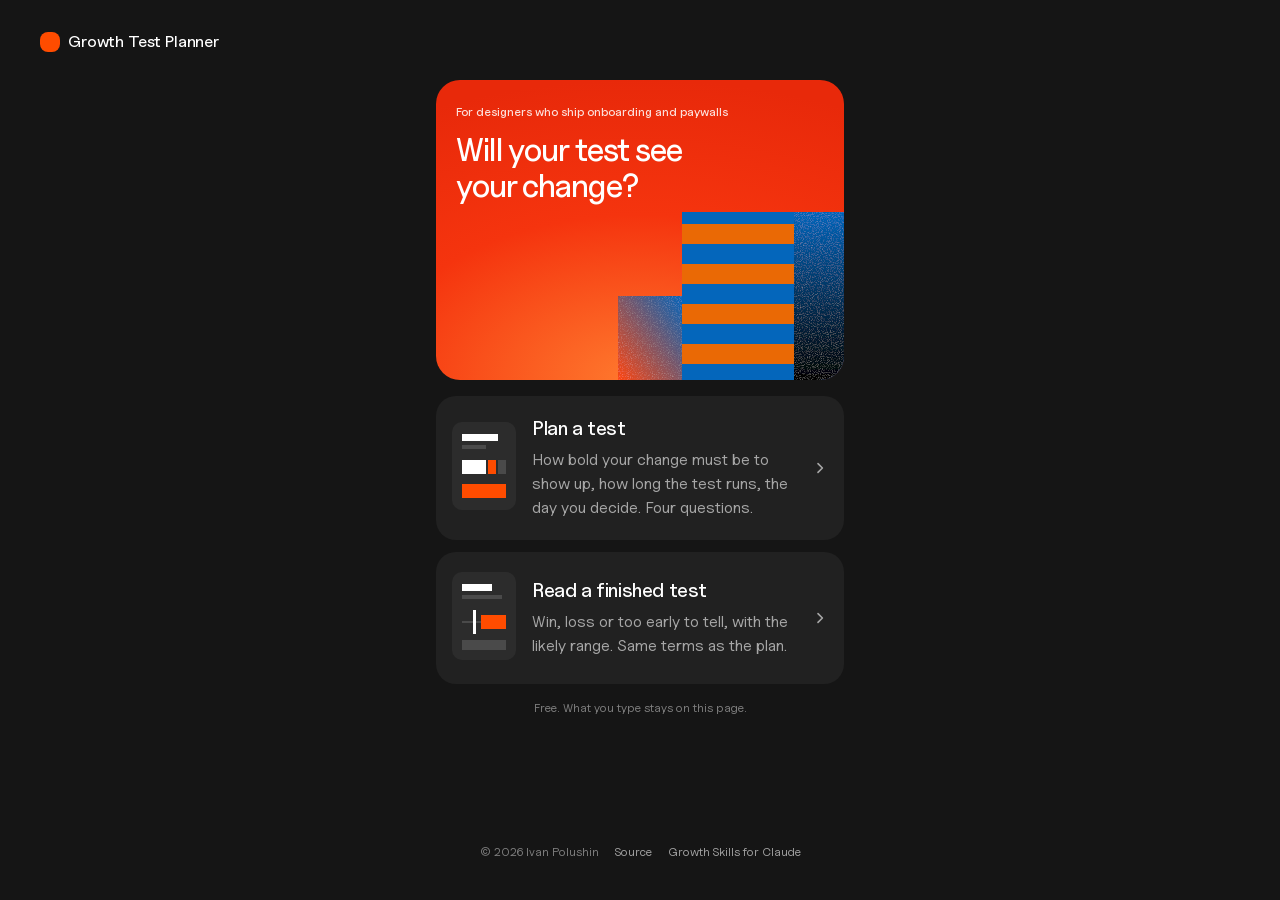
==== index.html @ 6bc563e7 "New launch card as og:image (v=4) Co-Authored-By: Claude Opus 5.5 <noreply@anthropic.com> Claude-Ses" ====
<!doctype html>
<html lang="en">
<head>
<meta charset="utf-8">
<meta name="viewport" content="width=device-width, initial-scale=1, viewport-fit=cover">
<title>Paywall & Onboarding A/B Test Planner: duration, sample size, free trials | Growth Test Planner</title>
<link rel="canonical" href="https://planner.theoutlines.xyz/">
<meta name="description" content="How long to run a paywall or onboarding A/B test, the smallest change it can detect, and when to decide with free trials. Free planner for subscription apps, with published test ideas and a reader for finished tests. What you type stays on the page; the only thing sent is an anonymous daily count of which idea people pick for B.">
<meta name="theme-color" content="#151515">
<meta property="og:title" content="Growth Test Planner: will your A/B test see your change?">
<meta property="og:description" content="Plan a paywall or onboarding A/B test: how long to run it, the smallest change it can catch, the day you decide after free trials. Free, for subscription apps.">
<meta property="og:url" content="https://planner.theoutlines.xyz/">
<meta property="og:type" content="website">
<meta property="og:image" content="https://planner.theoutlines.xyz/assets/og.png?v=4">
<meta name="twitter:card" content="summary_large_image">
<link rel="icon" href="favicon.svg" type="image/svg+xml">
<link rel="preload" href="fonts/UncutSans-Variable.woff2" as="font" type="font/woff2" crossorigin>
<link rel="stylesheet" href="styles.css">
<noscript><style>#about{display:block!important}</style></noscript>
<script type="application/ld+json">{"@context":"https://schema.org","@type":"WebApplication","name":"Growth Test Planner","url":"https://planner.theoutlines.xyz/","applicationCategory":"BusinessApplication","operatingSystem":"Any (web browser)","offers":{"@type":"Offer","price":"0","priceCurrency":"USD"},"description":"Free planner for paywall and onboarding A/B tests in subscription apps: the smallest change a test can catch, how long to run it, the decision day after free trials bill, published test ideas, and a reader for finished tests. Runs in the browser; what you type stays on the page (only an anonymous daily count of the idea picked for B is sent).","author":{"@type":"Person","name":"Ivan Polushin","url":"https://github.com/theoutlines"},"isAccessibleForFree":true}</script>
</head>
<body>
<div id="app"></div>
<article id="about" style="max-width:680px;margin:0 auto;padding:24px;font-family:system-ui,sans-serif;line-height:1.55;color:#eee">
<h1>Growth Test Planner: will your A/B test see your change?</h1>
<p>A free planner for paywall and onboarding A/B tests in subscription apps, made for product designers and anyone who isn't a statistician. It tells you the smallest change your test can catch, how many weeks to run it, the day you can decide, and which published test ideas are big enough to show up. It also reads a finished test. Everything is computed in your browser; what you type stays on the page. The only thing sent is an anonymous daily count of which idea people pick for B. The planner needs JavaScript; this text describes what it does.</p>

<h2>What it does</h2>
<ul>
<li><b>Plan a test.</b> A few questions, all for the last 30 days: what you test (paywall or onboarding), how many people saw it, what the paywall sells (plans, prices and free trials), how many started a trial and how many paid. You get the smallest change the test can catch after 2, 4, 6 or 8 weeks, the start and decision day (with time for the last free trials to bill and refunds to show), people per version, and test ideas ranked by the size of change seen in published tests.</li>
<li><b>Read a finished test.</b> A few numbers per version. Trust checks come first (a fair split, the last trials billed, refunds), then the result with its likely range, where the money came from (more people paid, or people chose pricier plans), and what to do: ship, stop, or test again.</li>
<li><b>Share</b> the plan or the result as a short message for your team, in three tones.</li>
</ul>

<h2>Questions it answers</h2>
<h3>How long should a paywall A/B test run?</h3>
<p>As long as it takes for the change you expect to be bigger than the noise, in whole weeks, plus the longest free trial and about a week for refunds before you decide. Example: 215,000 people saw the paywall in the last 30 days and 5,912 of them paid (2.75%), weekly $6.99 and annual $39.99 sold half and half. Judged on revenue per paywall viewer, an A/B test catches changes of +12.9% or more after 2 weeks, +9.1% after 4, +7.5% after 6 and +6.5% after 8. With a 3-day trial the decision comes 3 + 7 days after traffic stops.</p>
<h3>What is the smallest change my test can detect?</h3>
<p>It's the minimum detectable effect: the smallest lift the test can tell apart from chance at 95% confidence and 80% power. It shrinks as traffic and weeks grow. A copy tweak usually moves revenue by a few percent, so a test that only catches +9% won't see it: test something bolder or run longer.</p>
<h3>Should I judge a paywall test on conversion or on revenue per viewer?</h3>
<p>Prices, plans or trial changes: revenue per paywall viewer, because conversion can fall while revenue rises. Copy and layout changes: paid conversion answers faster.</p>
<h3>Onboarding test: trial starts or paid conversion?</h3>
<p>Trial starts answer in weeks. Paid conversion is what you care about, but you wait for the trial to end. Example: 86,000 new users in the last 30 days, 5.8% of them started a trial: a 4-week test catches +8.0% or more on trial starts.</p>
<h3>Why wait after the test stops?</h3>
<p>People who start a free trial on the last day pay only when it ends, and refunds show up in the days after. Deciding earlier reads trials as if they were payments.</p>
<h3>How do I read a finished A/B test?</h3>
<p>Check that the groups split as planned and the last trials billed, then look at the likely range of the lift, not only the best guess. If the whole range is above zero, B won; if it straddles zero, the test can't tell, which is not the same as "no effect".</p>
<h3>What should I test on my paywall or onboarding?</h3>
<p>The planner lists ideas with the range of results seen in published tests (Adapty's A/B test library, case studies from Superwall, RevenueCat and others), losses included, and marks the ones your test is big enough to catch. They are what other apps saw, not a forecast for yours.</p>

<h2>Longer answers</h2>
<ul>
<li><a href="/paywall-ab-test-duration/">How long should a paywall A/B test run?</a></li>
<li><a href="/free-trial-ab-test/">A/B testing a paywall with a free trial: when can you decide?</a></li>
<li><a href="/minimum-detectable-effect/">Minimum detectable effect for subscription app A/B tests</a></li>
<li><a href="/onboarding-ab-test/">Onboarding A/B test: decide on trial starts or paid conversion?</a></li>
</ul>

<h2>How the numbers work</h2>
<p>Per-version sample size n = 2·(z₁₋α/₂ + z₁₋β)²·CV² / MDE² at 95% confidence and 80% power, solved for the change a given number of people can see. Revenue per viewer uses the price mix; conversion uses (1 − p)/p. Three versions use a Bonferroni correction. "Prove it's not worse" is one-sided with a 5% margin. Reading uses a chi-square split check, a delta-method range for money per person and a log-ratio range for conversion.</p>

<h2>Made by</h2>
<p>Ivan Polushin, growth and monetisation design lead. Code: <a href="https://github.com/theoutlines/growth-test-planner">github.com/theoutlines/growth-test-planner</a> (MIT). To check a variant before launch or read a test straight from Amplitude, Mixpanel, RevenueCat or Adapty, use the free <a href="https://github.com/theoutlines/growth-skills">Growth Skills</a> plugin for Claude.</p>
</article>
<script type="module" src="js/app.js"></script>
</body>
</html>
---- styles.css ----
@font-face { font-family: 'Uncut Sans'; src: url('fonts/UncutSans-Variable.woff2') format('woff2'); font-weight: 300 700; font-display: swap; }
@font-face { font-family: 'Geist Mono'; src: url('fonts/GeistMono-400.woff2') format('woff2'); font-weight: 400; font-display: swap; }

:root {
  --bg: #151515; --card: #212121; --raised: #2A2A2A; --sheet: #1F1F1F;
  --w: #FFFFFF; --t85: rgba(255,255,255,.85); --t80: rgba(255,255,255,.8); --t75: rgba(255,255,255,.75); --t60: rgba(255,255,255,.6); --t50: rgba(255,255,255,.5); --t45: rgba(255,255,255,.45);
  --s05: rgba(255,255,255,.05); --s06: rgba(255,255,255,.06); --s07: rgba(255,255,255,.07); --s08: rgba(255,255,255,.08); --s10: rgba(255,255,255,.1); --s14: rgba(255,255,255,.14);
  --acc: #FF4C00; --on-acc: #151515;
  --orange: radial-gradient(120% 100% at 50% 100%, #FF7A2E 0%, #F5340E 55%, #E8290A 100%);
  --ui: 'Uncut Sans', system-ui, -apple-system, sans-serif;
  --mono: 'Geist Mono', ui-monospace, SFMono-Regular, Menlo, monospace;
  color-scheme: dark;
  /* motion tokens — transitions.dev */
  --duration-quick: 150ms; --duration-fast: 250ms; --duration-medium: 350ms; --duration-slow: 400ms;
  --ease-smooth-out: cubic-bezier(0.22, 1, 0.36, 1); --ease-in-out: ease-in-out;
  --blur-small: 2px; --blur-medium: 3px; --distance-base: 8px; --distance-medium: 12px;
  --text-soft-dur: 200ms; --text-soft-blur: 2px; --text-soft-ease: ease-in-out; --text-soft-resize-dur: 240ms; --text-soft-resize-ease: cubic-bezier(0.22, 1, 0.36, 1);
  --tabs-dur: 250ms; --tabs-ease: cubic-bezier(0.22, 1, 0.36, 1);
}
* { box-sizing: border-box; }
html, body { margin: 0; background: var(--bg); color: var(--w); font-family: var(--ui); -webkit-font-smoothing: antialiased; }
body { min-height: var(--vh, 100vh); }   /* --vh is the height in unzoomed px: 100vh under body zoom left a hole below short pages */
button, input, textarea { font: inherit; color: inherit; }
button { border: none; background: none; padding: 0; cursor: pointer; }
a { color: inherit; text-decoration: none; }
:focus-visible { outline: 2px solid var(--acc); outline-offset: 2px; border-radius: 8px; }
.sr { position: absolute; width: 1px; height: 1px; overflow: hidden; clip: rect(0 0 0 0); white-space: nowrap; }

/* ---------- page frame: one column; on wide screens a rail pinned to the right edge */
.top { position: sticky; top: 0; z-index: 15; background: transparent; display: flex; align-items: center; justify-content: space-between; height: 44px; padding: 12px max(16px, calc(50% - 204px)) 8px; box-sizing: content-box; }
.brand { display: flex; align-items: center; gap: 8px; font-size: 16px; font-weight: 500; letter-spacing: -.01em; line-height: 24px; }
.brand i { width: 20px; height: 20px; border-radius: 8px; background: var(--acc); }
.icon-btn { flex: none; display: flex; align-items: center; justify-content: center; width: 40px; height: 40px; border-radius: 12px; background: var(--s08); color: var(--w); }
.page { max-width: 440px; margin: 0 auto; padding: 12px 16px 32px; display: flex; flex-direction: column; gap: 16px; }
#app { min-height: var(--vh, 100vh); display: flex; flex-direction: column; }   /* the page fills the window, so the footer always sits the same distance from the bottom */
#app > main.page { flex: 1 0 auto; width: 100%; }
main.page > .foot { margin-top: auto; }
.page.q { gap: 24px; }
.grow { flex-grow: 1; }
.rail { display: none; }

@media (min-width: 1200px) {
  .top { padding: 20px 40px 12px; }
  .page { padding-top: 4px; }
  .page.q { padding-bottom: 48px; }
  .page.q .grow { display: none; }
  .rail { display: flex; flex-direction: column; gap: 16px; position: fixed; z-index: 16; top: 20px; right: 40px; width: 320px; max-height: calc(var(--vh, 100vh) - 44px); overflow-y: auto; overscroll-behavior: contain; border-radius: 20px; scrollbar-width: thin; scrollbar-color: rgba(255,255,255,.2) transparent; }
  .mobile-only { display: none !important; }
}
@media (max-width: 1199px) { .desk-only { display: none !important; } }

/* ---------- type */
h1 { margin: 0; font-size: 28px; font-weight: 500; letter-spacing: -.03em; line-height: 32px; }
.sub { margin: 0; font-size: 16px; line-height: 24px; color: var(--t60); }
.heading { display: flex; flex-direction: column; gap: 8px; }
.sec { display: flex; flex-direction: column; gap: 4px; padding-top: 12px; }
.sec b { font-size: 20px; font-weight: 500; letter-spacing: -.02em; line-height: 24px; }
.sec span { font-size: 16px; line-height: 24px; color: var(--t60); }
.tiles + .tilehint { margin-top: -8px; }   /* on a step a hint sits 16 px under its control (the “No numbers yet?” gap) */
.fine { font-size: 12px; line-height: 16px; color: var(--t45); }
.card { background: var(--card); border-radius: 20px; }

/* ---------- hero */
.hero { position: relative; height: 300px; border-radius: 24px; overflow: hidden; background: var(--orange); }
.hero-art { position: absolute; inset: 0; width: 100%; height: 100%; display: block; }   /* mosaic from the owner's SVG (canvas K1Hero5), pinned to the bottom-right at any card width; the grain is an SVG noise filter, no image */
.hero div { position: absolute; left: 20px; top: 24px; right: 20px; display: flex; flex-direction: column; gap: 12px; }
.hero small { font-size: 12px; font-weight: 500; color: var(--t85); line-height: 16px; }
.hero strong { font-size: 32px; font-weight: 500; letter-spacing: -.035em; line-height: 36px; max-width: 260px; }

/* ---------- row cards with a mini picture (start, area) */
.pick { display: flex; align-items: center; gap: 16px; padding: 20px 16px; background: var(--card); border-radius: 20px; text-align: left; width: 100%; }
.pick > span:nth-child(2) { display: flex; flex-direction: column; gap: 8px; flex: 1; }
.pick b { font-size: 20px; font-weight: 500; letter-spacing: -.02em; line-height: 24px; }
.pick em { font-style: normal; font-size: 16px; line-height: 24px; color: var(--t60); }
.pick svg.chev { flex: none; }
.stack { display: flex; flex-direction: column; gap: 12px; }

/* ---------- big value + slider */
.big { display: flex; flex-direction: column; gap: 16px; }
.big .num { display: flex; align-items: baseline; justify-content: center; gap: 8px; }
.big input { width: 100%; text-align: center; background: none; border: none; outline: none; font-weight: 500; letter-spacing: -.05em; line-height: 1; font-variant-numeric: tabular-nums; padding: 0; caret-color: var(--acc); }
.big .unit { font-size: 24px; font-weight: 500; color: var(--t50); line-height: 28px; }
.track { position: relative; height: 44px; border-radius: 12px; background: var(--s05); overflow: visible; touch-action: none; cursor: ew-resize; user-select: none; }
.track.sm { height: 44px; }   /* rail and sheet sliders match the fields and segmented controls (44) */
.track .clip { position: absolute; inset: 0; border-radius: inherit; overflow: hidden; pointer-events: none; }   /* the fill is clipped to the rounded track; the handle is not */
.track .fill { position: absolute; inset: 0 auto 0 0; width: calc(var(--p, 0) * 1%); background: rgba(255,255,255,.15); }
.track .handle { position: absolute; top: 50%; left: calc(var(--p, 0) * 1%); width: 4px; height: 24px; margin-left: -2px; border-radius: 2px; background: var(--w); transform: translateY(-50%); }
.track.sm .handle { height: 24px; }
.track .end { position: absolute; top: 50%; transform: translateY(-50%); font-family: var(--mono); font-size: 12px; color: var(--t45); pointer-events: none; line-height: 16px; }
.track .end.l { left: 12px; } .track .end.r { right: 12px; }
.chips { display: flex; gap: 8px; flex-wrap: wrap; }
.chip { display: inline-flex; align-items: baseline; gap: 8px; height: 36px; align-items: center; padding: 0 16px; border-radius: 20px; background: var(--s07); font-size: 16px; font-weight: 500; line-height: 24px; }
.chip span { font-weight: 400; color: var(--t60); }
.chips-label { font-size: 12px; font-weight: 500; color: var(--t50); line-height: 16px; }

/* ---------- back + next */
.nav { display: flex; gap: 8px; }
.back { flex: none; display: flex; align-items: center; justify-content: center; width: 52px; height: 52px; border-radius: 16px; background: var(--s08); }
.next { position: relative; flex-grow: 1; display: flex; align-items: center; justify-content: center; height: 52px; border-radius: 16px; overflow: hidden; font-size: 16px; font-weight: 500; background: var(--s10); line-height: 24px; }
.next i { position: absolute; inset: 0 auto 0 0; background: rgba(255,255,255,.22); }
.next span { position: relative; }
.next.full, .btn { background: var(--w); color: #151515; }
.btn { display: flex; align-items: center; justify-content: center; height: 52px; border-radius: 16px; font-size: 16px; font-weight: 500; width: 100%; line-height: 24px; }
.btn.sec2 { background: var(--s06); color: var(--t80); }

/* ---------- trial tiles */
.tiles { display: grid; grid-template-columns: repeat(2, minmax(0,1fr)); grid-auto-rows: 1fr; gap: 12px; }
.tile { display: flex; flex-direction: column; gap: 16px; height: 100%; padding: 16px 16px 16px; border-radius: 16px; background: var(--card); text-align: left; }
.tile[aria-pressed="true"] { background: rgba(255,255,255,.16); }
.tile .n { display: flex; align-items: baseline; gap: 8px; }
.tile .n b { font-size: 40px; font-weight: 500; letter-spacing: -.04em; line-height: 40px; }
.tile .n span { font-size: 16px; color: var(--t60); line-height: 24px; }
.days { display: grid; grid-template-columns: repeat(14, minmax(0,1fr)); gap: 4px; }
.days i { height: 12px; background: var(--s10); }
.days i.on { background: rgba(255,255,255,.35); }
.tile[aria-pressed="true"] .days i.on { background: var(--acc); }
.tile em { font-style: normal; font-size: 12px; line-height: 16px; color: var(--t60); }
.wait { display: block; min-height: 16px; margin-top: -8px; font-size: 12px; font-weight: 400; color: var(--t50); line-height: 16px; }   /* a hint, styled like every hint: orange read as an error */

/* ---------- threshold */
.thr h1 { font-size: 32px; letter-spacing: -.035em; line-height: 36px; }
.thr h1 span, .acc { color: var(--acc); }
.thr { display: flex; flex-direction: column; gap: 8px; }
.thr .weeks { margin-top: 16px; }   /* headline and its line read as one block, the weeks sit apart */
.thr + .bydate { margin-top: -4px; }   /* the weeks and the by-date card belong together */
.weeks { display: grid; grid-template-columns: repeat(4, minmax(0,1fr)); gap: 8px; }
.weeks button { display: flex; flex-direction: column; align-items: center; justify-content: center; gap: 2px; height: 56px; border-radius: 12px; background: var(--s07); }
.weeks button b { font-size: 16px; font-weight: 500; line-height: 24px; }
.weeks button > span { font-size: 12px; opacity: .65; line-height: 16px; }
.weeks { position: relative; }
.weeks button { position: relative; z-index: 1; transition: color var(--duration-quick) var(--ease-in-out, ease-in-out), background-color var(--duration-quick) var(--ease-in-out, ease-in-out); }
.weeks button[aria-checked="true"] { background: var(--w); color: #151515; }   /* big cards: the choice crossfades, no sliding card */

/* ---------- plan */
.plan { padding: 16px; display: flex; flex-direction: column; gap: 16px; }
.plan .dates { font-size: 24px; font-weight: 500; letter-spacing: -.02em; line-height: 28px; }
.plan .dates small { font-size: 16px; font-weight: 400; color: var(--t50); line-height: 24px; }
.phases { display: flex; gap: 4px; height: 8px; }
.legend { display: flex; flex-wrap: wrap; gap: 8px 16px; font-size: 12px; color: var(--t60); line-height: 16px; }
.legend span { display: inline-flex; align-items: center; gap: 8px; }
.legend i { width: 8px; height: 8px; }
.rows { display: flex; flex-direction: column; padding-top: 4px; }
.rows div { display: flex; justify-content: space-between; gap: 12px; padding: 8px 0; font-size: 16px; line-height: 24px; }
.rows div span:first-child { color: var(--t60); }
.rows div span:last-child { font-weight: 500; text-align: right; }
.rows button.link { color: var(--w); text-decoration: underline; text-underline-offset: 4px; text-decoration-color: rgba(255,255,255,.35); }

/* ---------- ideas (forest plot) */
.ideas { padding: 16px 16px 16px; display: flex; flex-direction: column; }
.ideas .head { font-size: 16px; font-weight: 500; color: var(--acc); padding-bottom: 12px; line-height: 24px; }
.fp { position: relative; display: flex; flex-direction: column; --lc: 150px; }
.fp .axis { display: grid; grid-template-columns: var(--lc) 1fr; height: 24px; }
.fp .axis > span { position: relative; }
.fp .tick { position: absolute; bottom: 4px; font-size: 12px; color: var(--t45, rgba(255,255,255,.4)); line-height: 16px; }
.fp .zone { position: absolute; top: 24px; bottom: 0; left: var(--lc); background: rgba(255,255,255,.05); }
.fp .line { position: absolute; top: 24px; bottom: 0; width: 2px; margin-left: -1px; background: var(--acc); }
.fp .row { display: grid; grid-template-columns: var(--lc) 1fr; align-items: center; min-height: 52px; padding: 8px 0; text-align: left; width: 100%; position: relative; }
.fp .row .t { display: flex; flex-direction: column; gap: 2px; padding-right: 12px; }
.fp .row .t b { font-size: 16px; font-weight: 500; line-height: 20px; }
.fp .row .t span { display: flex; align-items: center; gap: 2px; font-size: 12px; font-weight: 500; line-height: 16px; }
.fp .row .bar { position: relative; height: 16px; }
.fp .row .bar i { position: absolute; top: 0; height: 16px; }
.fp .row.dim .t { color: var(--t45); }
.ideas .src { font-size: 12px; line-height: 16px; color: var(--t45); padding-top: 16px; }

/* ---------- segmented, rail slider */
.seg { display: flex; flex-direction: column; gap: 8px; }
.seg > span, .rs .lab { font-size: 12px; font-weight: 500; color: var(--t75); line-height: 16px; }
.seg .opts { display: grid; gap: 2px; padding: 4px; border-radius: 12px; background: var(--s05); }
.seg .opts button { height: 36px; border-radius: 8px; font-size: 12px; font-weight: 500; color: var(--t60); line-height: 16px; }
.seg .opts { position: relative; }
.seg .opts button { position: relative; z-index: 1; transition: color var(--tabs-dur) var(--tabs-ease); }
.seg .opts button[aria-pressed="true"] { color: var(--w); }
.seg .opts .pill { background: var(--s14); border-radius: 8px; }
.rs { display: flex; flex-direction: column; gap: 8px; }
.rs .top2 { display: flex; justify-content: space-between; align-items: baseline; }
.rs .valbox { display: flex; align-items: baseline; gap: 2px; padding: 2px 8px; margin-right: -8px; border-radius: 8px; cursor: text; }   /* just the number; a fill shows only while editing */
.rs .valbox:hover { background: rgba(255,255,255,.05); }
.rs .valbox:focus-within { background: rgba(255,255,255,.1); }
.rs .val { width: auto; border: none; outline: none; background: none; padding: 0; text-align: right; font-size: 20px; font-weight: 500; letter-spacing: -.02em; font-variant-numeric: tabular-nums; caret-color: var(--acc); line-height: 24px; }
.rs .u { font-size: 16px; font-weight: 500; line-height: 24px; }
.controls { display: flex; flex-direction: column; gap: 16px; }
.hint { font-size: 12px; line-height: 16px; color: var(--t50); margin-top: -8px; }

/* ---------- sheet (mobile) */
.peek { position: fixed; left: 0; right: 0; bottom: 0; z-index: 20; }
.peek > div, .sheet-in { max-width: 440px; margin: 0 auto; background: var(--sheet); border-radius: 24px 24px 0 0; box-shadow: 0 -12px 30px rgba(0,0,0,.45); }
.peek > div { display: flex; flex-direction: column; gap: 8px; padding: 8px 20px 28px; width: 100%; text-align: left; }
.grab { align-self: center; width: 36px; height: 4px; border-radius: 2px; background: rgba(255,255,255,.3); }
.sumrow { display: flex; justify-content: space-between; align-items: center; gap: 12px; width: 100%; text-align: left; }
.sumrow > span { display: flex; flex-direction: column; gap: 4px; min-width: 0; }
.sumrow small { font-size: 12px; font-weight: 500; color: var(--t50); line-height: 16px; }
.sumrow em { font-style: normal; font-size: 16px; line-height: 24px; }
.scrim { position: fixed; inset: 0; background: rgba(0,0,0,.55); z-index: 30; }
.sheet { position: fixed; left: 0; right: 0; bottom: 0; z-index: 31; max-height: 92vh; overflow-y: auto; }
.sheet-in { display: flex; flex-direction: column; gap: 16px; padding: 8px 16px 28px; }
.sheet-in.text { padding: 8px 20px 32px; gap: 16px; }
.para { font-size: 16px; line-height: 24px; color: var(--t80); margin: 0; }
.spacer-peek { height: 84px; flex: none; }

/* ---------- message */
.tones { display: flex; gap: 8px; flex-wrap: wrap; }
.tones button { height: 36px; padding: 0 16px; border-radius: 20px; font-size: 16px; font-weight: 500; background: var(--s07); line-height: 24px; }
.tones { position: relative; }
.tones button { position: relative; z-index: 1; transition: color var(--duration-quick) var(--ease-in-out, ease-in-out), background-color var(--duration-quick) var(--ease-in-out, ease-in-out); }
.tones button[aria-checked="true"] { background: var(--w); color: #151515; }
.msg { padding: 16px 12px 12px 16px; border-radius: 16px; background: var(--card); display: flex; flex-direction: column; gap: 12px; }
.msg [contenteditable] { outline: none; font-size: 16px; line-height: 24px; color: rgba(255,255,255,.92); white-space: pre-wrap; min-height: 120px; }
.msg .foot { display: flex; justify-content: space-between; align-items: center; gap: 12px; }
.msg .foot span { font-size: 12px; color: var(--t45); line-height: 16px; }
.toast { position: fixed; left: 50%; bottom: 100px; transform: translateX(-50%); background: var(--w); color: #151515; padding: 12px 16px; border-radius: 12px; font-size: 16px; font-weight: 500; z-index: 50; line-height: 24px; }

/* ---------- modal (desktop) */
.modal { position: fixed; left: 50%; top: 120px; transform: translateX(-50%); width: 520px; z-index: 31; padding: 28px; border-radius: 24px; background: var(--sheet); box-shadow: 0 30px 80px rgba(0,0,0,.6); display: flex; flex-direction: column; gap: 20px; max-height: calc(var(--vh, 100vh) - 160px); overflow-y: auto; }

/* ---------- decision day */
.verdict { position: relative; display: flex; flex-direction: column; gap: 12px; padding: 24px 20px 16px; border-radius: 24px; overflow: hidden; background: var(--card); }
.verdict.win { background: var(--orange); }
.verdict .tag { position: relative; font-size: 16px; font-weight: 500; opacity: .85; line-height: 24px; }
.verdict .title { position: relative; font-size: 44px; font-weight: 500; letter-spacing: -.045em; line-height: 44px; }
.verdict .vsub { position: relative; font-size: 16px; font-weight: 500; line-height: 24px; }
.rb { position: relative; padding-top: 12px; }
.rb .lbls { position: relative; height: 16px; font-size: 12px; opacity: .85; line-height: 16px; }
.rb .lbls span { position: absolute; white-space: nowrap; }
.rb .bar { position: relative; height: 32px; }
.rb .base { position: absolute; left: 0; right: 0; top: 16px; height: 2px; background: rgba(255,255,255,.25); }
.rb .zero { position: absolute; width: 2px; margin-left: -1px; background: rgba(255,255,255,.9); }
.rb .lim { position: absolute; top: -16px; height: 44px; margin-left: -1px; border-left: 2px dashed var(--acc); }
.rb .range { position: absolute; top: 4px; height: 24px; display: flex; align-items: center; justify-content: space-between; padding: 0 8px; font-size: 12px; font-weight: 500; background: #525252; line-height: 16px; }
.verdict.win .rb .range { background: var(--w); color: #E8290A; }
.checks { display: flex; flex-direction: column; gap: 12px; }
.checks > div { display: flex; flex-wrap: wrap; gap: 8px; }
.ck { display: inline-flex; align-items: center; gap: 4px; height: 32px; padding: 0 12px; border-radius: 8px; font-size: 16px; color: var(--t75); background: rgba(255,255,255,.06); line-height: 24px; }
.ck.bad { color: var(--w); background: rgba(255,76,0,.14); padding-left: 8px; }
.ck.bad b { color: var(--acc); width: 20px; text-align: center; }
.ck.warn { color: var(--w); background: rgba(255,255,255,.1); padding-left: 8px; }
.ck.warn b { color: var(--t60); width: 20px; text-align: center; }
.checks > span { font-size: 12px; color: var(--t50); line-height: 16px; }
.info { display: flex; gap: 16px; align-items: flex-start; padding: 16px 16px 16px; }
.info .ic { flex: none; display: flex; align-items: center; justify-content: center; width: 40px; height: 40px; background: #2C2C2C; }
.info > span:last-child { display: flex; flex-direction: column; gap: 4px; padding-top: 1px; min-width: 0; }
.info small { font-size: 12px; font-weight: 500; color: var(--t50); line-height: 16px; }
.info b { font-size: 20px; font-weight: 500; letter-spacing: -.02em; line-height: 24px; }
.info p { margin: 0; font-size: 16px; line-height: 24px; color: var(--t85); }
.info b + p { color: var(--t60); }

/* ---------- read inputs */
.rr { display: flex; flex-direction: column; gap: 8px; }
.rr > span { display: flex; justify-content: space-between; align-items: baseline; font-size: 16px; font-weight: 500; color: var(--t85); line-height: 24px; }
.rr > span small { font-size: 12px; font-weight: 400; color: var(--t45); line-height: 16px; }
.rr > div { display: grid; grid-template-columns: minmax(0,1fr) minmax(0,1fr); gap: 8px; }
.rr > div.three { grid-template-columns: repeat(3, minmax(0,1fr)); gap: 8px; }
.rr > div.three label { padding: 0 12px; gap: 8px; }
.rr label { min-width: 0; display: flex; align-items: center; gap: 8px; height: 44px; box-sizing: border-box; padding: 0 12px; border-radius: 12px; background: var(--s05); }   /* one control size: fields, sliders and segmented controls are all 44 px, radius 10, same fill */
.rr label span { font-family: var(--mono); font-size: 12px; color: var(--t45); line-height: 16px; }
.rr input { flex: 1; min-width: 0; background: none; border: none; outline: none; text-align: right; font-family: var(--mono); font-size: 16px; line-height: 24px; }   /* 16 px: iOS zooms the page into any field smaller than that, and the page then sits wider than the screen */
.rr input::placeholder { color: rgba(255,255,255,.3); }
.rr p { margin: 0; font-size: 12px; line-height: 16px; color: var(--t50); }
.skill { display: flex; gap: 16px; align-items: flex-start; padding: 16px; }
.skill svg { flex: none; }
.skill .sk { display: flex; flex-direction: column; align-items: flex-start; gap: 4px; min-width: 0; }
.skill b { font-size: 16px; font-weight: 500; line-height: 24px; }
.skill .sk > span:not(.skbtn) { font-size: 12px; line-height: 16px; color: var(--t60); }   /* title and line read as one block (owner, 2026-11-04) */
.skill .skbtn { width: auto; height: 40px; padding: 0 16px; margin-top: 12px; border-radius: 12px; font-size: 16px; white-space: nowrap; line-height: 24px; }
.skill:hover .skbtn { background: var(--s14); }
.planacc { overflow: hidden; }
.acc-head { display: flex; align-items: center; justify-content: space-between; gap: 12px; width: 100%; padding: 16px 16px; text-align: left; transition: background-color var(--duration-quick) var(--ease-smooth-out); }
.acc-head:hover { background: rgba(255,255,255,.03); }
.acc-head > span { display: flex; flex-direction: column; gap: 2px; min-width: 0; }
.acc-head small { font-size: 12px; color: var(--t50); line-height: 16px; }
.acc-head b { font-size: 16px; font-weight: 500; line-height: 24px; }
.acc-head svg { flex: none; opacity: .6; transition: transform var(--duration-fast) var(--ease-smooth-out); }
.acc-head[aria-expanded="true"] svg { transform: rotate(180deg); }
.acc-body { display: flex; flex-direction: column; gap: 16px; padding: 4px 16px 16px; }
.rowlink { display: flex; align-items: center; justify-content: space-between; gap: 8px; min-height: 48px; padding: 12px 16px; border-radius: 12px; background: var(--card); font-size: 16px; color: var(--t85); text-align: left; width: 100%; line-height: 24px; }
.err { color: var(--acc); font-size: 12px; line-height: 16px; }

/* ---------- floating details card (desktop): bottom-left corner, stays put while the page scrolls */
.float { position: fixed; z-index: 16; left: 40px; bottom: 80px; width: 360px; max-height: calc(var(--vh, 100vh) - 176px); overflow-y: auto; padding: 16px; border-radius: 20px; background: #2A2A2A; box-shadow: 0 24px 60px rgba(0,0,0,.55); display: flex; flex-direction: column; gap: 16px; }
.share-float { position: fixed; z-index: 16; left: 40px; bottom: 24px; display: flex; align-items: center; gap: 8px; height: 44px; padding: 0 16px 0 12px; border-radius: 16px; background: #2A2A2A; font-size: 16px; font-weight: 500; box-shadow: 0 12px 30px rgba(0,0,0,.4); line-height: 24px; }
.foot { display: flex; flex-wrap: wrap; justify-content: center; gap: 8px 16px; padding: 32px 0 8px; font-size: 12px; color: var(--t45); line-height: 16px; }
.foot a { color: var(--t60); }
.foot a:hover { color: var(--w); }
/* content slides under the sticky top bar through a short fade, never a hard cut */
.top::after { content: ''; position: absolute; left: 0; right: 0; top: 0; bottom: -56px; z-index: -1; pointer-events: none;   /* one long eased gradient: dense behind the logo, then a visible fade over ~70 px — no solid band, no hard edge */
  background: linear-gradient(var(--bg) 0%, rgba(21,21,21,.96) 30%, rgba(21,21,21,.85) 45%, rgba(21,21,21,.66) 58%, rgba(21,21,21,.44) 70%, rgba(21,21,21,.24) 81%, rgba(21,21,21,.09) 91%, rgba(21,21,21,0) 100%);
  opacity: 0; transition: opacity var(--duration-quick) var(--ease-smooth-out); }
.scrolled .top::after { opacity: 1; }   /* mobile: no bar at rest; once content scrolls under, the bar's own background appears as a gradient into transparency */
@media (min-width: 1200px) {          /* desktop: the logo sits left of the column, nothing to cover — no bar, content runs to the window edge */
  .top { background: transparent; pointer-events: none; }
  .top > * { pointer-events: auto; }
  .top::after { display: none; }
}
.rows .rowbtn { display: flex; justify-content: space-between; align-items: center; gap: 12px; width: calc(100% + 16px); margin: 2px -8px 0; padding: 8px; border-radius: 12px; font-size: 16px; text-align: left; background: rgba(255,255,255,.05); line-height: 24px; }
.rows .rowbtn span:first-child { color: var(--t60); }
.rows .rowbtn span:last-child { display: flex; align-items: center; gap: 4px; font-weight: 500; }
.rs.small .val { font-size: 16px; font-weight: 500; letter-spacing: 0; line-height: 24px; }
.rs.small .u { font-size: 12px; font-weight: 500; line-height: 16px; }
.rs.small .valbox { padding: 4px 8px; }

/* ==================================================================== motion (transitions.dev patterns + tokens) */
/* 16 · tabs sliding: one pill per control, moved by JS */
.pill { position: absolute; top: 0; left: 0; width: 0; height: 0; z-index: 0; pointer-events: none;
  transition: transform var(--tabs-dur) var(--tabs-ease), width var(--tabs-dur) var(--tabs-ease), height var(--tabs-dur) var(--tabs-ease); will-change: transform, width; }

/* 34 · text swap soft: the new value is in place at once; the old one sits on top and fades out (no width change, nothing moves) */
.t-swap { position: relative; }
.t-swap > .t-new { animation: t-swap-in-text var(--text-soft-dur) var(--text-soft-ease) both; }
.t-swap > .t-old { position: absolute; left: 0; top: 0; white-space: pre; pointer-events: none; animation: t-swap-out-text var(--text-soft-dur) var(--text-soft-ease) both; }
.t-swap[data-swap="center"] > .t-old { left: 50%; transform: translateX(-50%); }
@keyframes t-swap-in-text { from { opacity: 0; filter: blur(var(--text-soft-blur)); } }
@keyframes t-swap-out-text { to { opacity: 0; filter: blur(var(--text-soft-blur)); } }

/* data that moves: sliders, plan phases, forest plot, verdict range */
.track .fill { transition: width var(--duration-fast) var(--ease-smooth-out); }
.track .handle { transition: left var(--duration-fast) var(--ease-smooth-out); }
.track.dragging .fill, .track.dragging .handle { transition: none; }
.phases span { transition: flex-grow var(--duration-slow) var(--ease-smooth-out), background-color var(--duration-fast) var(--ease-in-out); }
.fp .zone { transition: width var(--duration-slow) var(--ease-smooth-out); }
.fp .line { transition: left var(--duration-slow) var(--ease-smooth-out); }
.fp .row .bar i { transition: left var(--duration-slow) var(--ease-smooth-out), width var(--duration-slow) var(--ease-smooth-out), background-color var(--duration-fast) var(--ease-in-out); }
.fp .row .t { transition: color var(--duration-fast) var(--ease-in-out); }
.rb .range { transition: left var(--duration-slow) var(--ease-smooth-out), width var(--duration-slow) var(--ease-smooth-out); }
.rb .zero, .rb .lim, .rb .lbls span { transition: left var(--duration-slow) var(--ease-smooth-out), top var(--duration-fast) var(--ease-smooth-out), height var(--duration-fast) var(--ease-smooth-out); }
.tile { transition: background-color var(--duration-fast) var(--ease-in-out); }
.tile .days i { transition: background-color var(--duration-fast) var(--ease-in-out); }
.ck { transition: background-color var(--duration-fast) var(--ease-in-out), color var(--duration-fast) var(--ease-in-out); }
.verdict { transition: background-color var(--duration-fast) var(--ease-in-out); }

/* fill button grows from the previous step */
.next i { animation: t-fill var(--duration-slow) var(--ease-smooth-out); }
@keyframes t-fill { from { width: var(--fill-from, 0%); } }

/* 18 · texts reveal, page-sized: a new page rises in */
.enter { animation: t-rise var(--duration-slow) var(--ease-smooth-out); }
@keyframes t-rise { from { opacity: 0; transform: translateY(var(--distance-medium)); filter: blur(var(--blur-medium)); } }

/* 07 · panel reveal: the mobile sheet slides up; 06 · modal; 05-style float card from its corner */
.scrim { animation: t-fade var(--duration-fast) var(--ease-smooth-out); }
.scrim.is-closing { animation: t-fade-out var(--duration-medium) var(--ease-smooth-out) forwards; }
.sheet { animation: t-sheet-in var(--duration-slow) var(--ease-smooth-out); }
.sheet.is-closing { animation: t-sheet-out var(--duration-medium) var(--ease-smooth-out) forwards; }
.modal { animation: t-modal-in var(--duration-fast) var(--ease-smooth-out); }
.modal.is-closing { animation: t-modal-out var(--duration-quick) var(--ease-smooth-out) forwards; }
.float { transform-origin: bottom left; animation: t-float-in var(--duration-fast) var(--ease-smooth-out); }
.float.is-closing { animation: t-float-out var(--duration-quick) var(--ease-smooth-out) forwards; }
@keyframes t-fade { from { opacity: 0; } }
@keyframes t-fade-out { to { opacity: 0; } }
@keyframes t-sheet-in { from { transform: translateY(100%); } }
@keyframes t-sheet-out { to { transform: translateY(100%); } }
@keyframes t-modal-in { from { opacity: 0; transform: translateX(-50%) scale(0.96); } }
@keyframes t-modal-out { to { opacity: 0; transform: translateX(-50%) scale(0.96); } }
@keyframes t-float-in { from { opacity: 0; transform: scale(0.97) translateY(var(--distance-base)); filter: blur(var(--blur-small)); } }
@keyframes t-float-out { to { opacity: 0; transform: scale(0.99); } }
/* desktop plans editor: the plans half grows in under the settings (panel reveal), and gives the space back on close */
@media (min-width: 1200px) {
  .rail.split .half.plans { animation: t-plans-in var(--duration-slow) var(--ease-smooth-out); }
  .rail.split .half.plans.is-closing { animation: t-plans-out var(--duration-medium) var(--ease-smooth-out) forwards; }
}
@keyframes t-plans-in { from { flex-grow: 0; opacity: 0; transform: translateY(var(--distance-base)); filter: blur(var(--blur-small)); } }
@keyframes t-plans-out { to { flex-grow: 0; opacity: 0; transform: translateY(var(--distance-base)); filter: blur(var(--blur-small)); } }

@media (prefers-reduced-motion: reduce) {
  *, *::before, *::after { animation: none !important; transition: none !important; }
}
/* start date: reads like the other controls, opens the native picker */
.plan .startbtn { position: relative; display: inline-flex; align-items: center; gap: 8px; margin: -2px -8px; padding: 2px 8px; border-radius: 12px; cursor: pointer; transition: background-color var(--duration-quick) var(--ease-smooth-out); }
.plan .startbtn:hover, .plan .startbtn:focus-within { background: rgba(255,255,255,.05); }
.plan .startbtn svg { width: 16px; height: 16px; }
.plan .startbtn input { position: absolute; inset: 0; width: 100%; height: 100%; opacity: 0; cursor: pointer; }
.plan .startbtn input::-webkit-calendar-picker-indicator { position: absolute; inset: 0; width: 100%; height: 100%; cursor: pointer; }

/* switching Onboarding ↔ Paywall: a different set of inputs fades in once (texts reveal, soft) instead of every value morphing */
.swap-instant, .swap-instant * { transition: none !important; }
.swap-in { animation: t-swap-in var(--duration-fast) var(--ease-smooth-out) both; }
@keyframes t-swap-in { from { opacity: 0; filter: blur(var(--blur-small, 2px)); } }
@media (prefers-reduced-motion: reduce) { .swap-in { animation: none; } }

/* A/B/C verdict: both versions on one scale, one reference line through both rows */
.vs { display: flex; flex-direction: column; gap: 12px; padding: 16px 16px 16px; }
.vs > small { font-size: 12px; font-weight: 500; color: var(--t50); line-height: 16px; }
.vs > p { margin: 0; font-size: 12px; line-height: 16px; color: var(--t50); }
.vsplot { position: relative; display: flex; flex-direction: column; gap: 16px; padding-top: 24px; }
.vsref { position: absolute; top: 20px; height: 0; width: 2px; margin-left: -1px; }   /* only the label; the mark is drawn in each bar so it never crosses the text; over an interval it stands above it, as on the verdict bar */
.vsref.lim { background: none; }
.vszero { position: absolute; top: -4px; height: 24px; width: 2px; margin-left: -1px; background: rgba(255,255,255,.9); z-index: 1; }
.vszero.lim { background: none; border-left: 2px dashed var(--acc); }
.numedit { flex: none; font-size: 16px; line-height: 24px; font-weight: 500; color: var(--t60); }
.vsref i { position: absolute; top: -20px; left: 50%; transform: translateX(-50%); font-style: normal; font-size: 12px; white-space: nowrap; color: var(--t75); line-height: 16px; }
.vsref.lim i { left: 8px; transform: none; color: var(--acc); font-weight: 500; }
.vshead { position: relative; z-index: 1; display: flex; align-items: baseline; gap: 8px; margin-bottom: 8px; }
.vshead b { font-size: 16px; font-weight: 500; line-height: 24px; }
.vshead span { font-size: 16px; font-weight: 500; line-height: 24px; }
.vshead em { margin-left: auto; font-style: normal; font-size: 12px; color: var(--t50); line-height: 16px; }
.vsbar { position: relative; height: 16px; }
.vsbar .base { position: absolute; left: 0; right: 0; top: 8px; height: 2px; background: rgba(255,255,255,.18); }
.vsbar .range { position: absolute; top: 0; height: 16px; background: #525252; transition: left var(--duration-slow) var(--ease-smooth-out), width var(--duration-slow) var(--ease-smooth-out); }
.vsrow.lead .vsbar .range { background: var(--w); }
.vsref { transition: left var(--duration-slow) var(--ease-smooth-out); }

/* Plans editor: one block per plan (type, price, trial, share of buyers) */
.pl { display: flex; flex-direction: column; gap: 12px; padding-bottom: 16px; border-bottom: 1px solid rgba(255,255,255,.08); }
.plhead { display: flex; gap: 8px; align-items: center; }
.plhead .seg { flex: 1; min-width: 0; }
.plrow { display: grid; grid-template-columns: minmax(0, 1fr) minmax(0, 1.6fr); gap: 8px; align-items: end; }
.pl .rr > span { font-size: 12px; font-weight: 500; color: var(--t75); line-height: 16px; }
.pl .rr { gap: 8px; }
.icon-btn.sm { width: 44px; height: 44px; flex: none; border-radius: 12px; }
.addplan { height: 44px; border-radius: 12px; border: 1px dashed rgba(255,255,255,.2); color: var(--t75); font-size: 16px; font-weight: 500; line-height: 24px; }
.addplan:hover { color: var(--w); border-color: var(--t45); }

/* mobile verdict: a way back to the numbers in case one was typed wrong */
.numrow { display: flex; align-items: center; justify-content: space-between; gap: 12px; width: 100%; padding: 16px 16px; text-align: left; transition: background-color var(--duration-quick) var(--ease-smooth-out); }
.numrow:hover { background: #262626; }
.numrow > span { display: flex; flex-direction: column; gap: 2px; min-width: 0; }
.numrow small { font-size: 12px; color: var(--t50); line-height: 16px; }
.numrow b { font-size: 16px; font-weight: 500; line-height: 24px; }
.numrow svg { flex: none; }

/* ideas measured on another metric than the decision: the metric name sits next to the range, muted */
.ideas .row .t small { display: block; font-size: 12px; color: var(--t50); line-height: 16px; }

/* ideas: the six that fit best, the rest one tap away */
.ideas .more { align-self: flex-start; margin-top: 12px; height: 36px; padding: 0 16px; border-radius: 12px; background: var(--s05); font-size: 16px; font-weight: 500; color: var(--t85); line-height: 24px; }
.ideas .more:hover { background: var(--s08); }

/* ideas that lost in published tests: only under “Show all”, below the chart, no bar (the axis starts at 0) */
.ideas .lost { display: flex; flex-direction: column; margin-top: 20px; }
.ideas .lost .lh { font-size: 12px; font-weight: 500; color: var(--t50); padding-bottom: 4px; line-height: 16px; }
.ideas .lost .row { display: block; min-height: 48px; padding: 8px 0; text-align: left; width: 100%; }
.ideas .lost .row .t { display: flex; flex-direction: column; gap: 2px; }
.ideas .lost .row .t b { font-size: 16px; font-weight: 500; line-height: 20px; color: var(--t85); }
.ideas .lost .row .t span { display: flex; align-items: center; gap: 2px; font-size: 12px; font-weight: 500; color: var(--t60); line-height: 16px; }

/* ideas card: the metric is named; one number is a dot, a range a rounded bar; the idea card lists the single published tests (owner, 2026-10-31) */
.ideas .kick { font-size: 12px; color: var(--t50); padding-bottom: 2px; line-height: 16px; }
.fp .row .bar i { border-radius: 8px; }
.fp .row .bar i.dot { border-radius: 50%; }
.ideas .legend { display: flex; flex-wrap: wrap; gap: 8px 16px; padding-top: 16px; font-size: 12px; color: var(--t50); line-height: 16px; }
.ideas .legend > span { display: flex; align-items: center; gap: 8px; }
.ideas .legend .lb { width: 24px; height: 12px; border-radius: 6px; background: var(--w); }
.ideas .legend .ld { width: 12px; height: 12px; border-radius: 50%; background: var(--w); }
.tests { display: flex; flex-direction: column; }
.tests .th { font-size: 12px; font-weight: 500; color: var(--t50); line-height: 16px; }
.tests .tn { font-size: 12px; color: var(--t50); padding-bottom: 2px; line-height: 16px; }
.tests .test { display: flex; gap: 12px; align-items: flex-start; padding: 12px 0; color: inherit; text-decoration: none; border-radius: 12px; }
.tests .test > span { display: flex; flex-direction: column; gap: 2px; flex: 1; min-width: 0; }
.tests .test b { font-size: 16px; font-weight: 500; color: var(--w); line-height: 24px; }
.tests .test small { font-size: 12px; line-height: 16px; color: var(--t50); }
@media (hover: hover) { .tests .test:hover b { text-decoration: underline; text-underline-offset: 4px; } }
.para.muted { color: var(--t50); }

/* a test split by market: the range keeps the lower figure; a hairline to a hollow ring marks the other market (owner, 2026-10-31) */
.fp .row .bar .ext { position: absolute; top: 8px; height: 2px; background: rgba(255,255,255,.45); }
.fp .row .bar .ring { position: absolute; top: 1px; width: 12px; height: 12px; box-sizing: border-box; border-radius: 50%; border: 2px solid rgba(255,255,255,.7); background: var(--card, #212121); }
.ideas .legend .le { width: 16px; height: 2px; background: rgba(255,255,255,.45); }
.ideas .legend .lr { width: 12px; height: 12px; box-sizing: border-box; border-radius: 50%; border: 2px solid rgba(255,255,255,.7); margin-left: -8px; }

/* draft: plans editor in the right column (desktop): the column splits in two, each half scrolls on its own */
@media (min-width: 1200px) {
  .rail.split { height: calc(var(--vh, 100vh) - 44px); overflow: hidden; }
  .rail.split .half { flex: 1 1 0; min-height: 0; overflow-y: auto; overscroll-behavior: contain; border-radius: 20px; scrollbar-width: thin; scrollbar-color: rgba(255,255,255,.2) transparent; }
  .plans-panel { padding: 16px; display: flex; flex-direction: column; gap: 12px; }
}

/* plan type: four options read better as a dropdown than a squeezed segmented control (owner, 2026-10-31); same 44 px control */
.dd { position: relative; flex: 1; min-width: 0; display: block; }
.dd select { appearance: none; -webkit-appearance: none; width: 100%; height: 44px; padding: 0 40px 0 12px; border: 0; border-radius: 12px; background: var(--s05); color: var(--w); font: inherit; font-size: 16px; font-weight: 500; cursor: pointer; line-height: 24px; }
.dd select:hover { background: var(--s08); }
.dd select:focus-visible { outline: 2px solid rgba(255,255,255,.5); outline-offset: 2px; }
.dd select option { background: #2A2A2A; color: #fff; }
.dd svg { position: absolute; right: 12px; top: 50%; transform: translateY(-50%); pointer-events: none; opacity: .6; }

/* plain-text description for readers without JavaScript and for agents; never flashes before the app */
#about { display: none; }

/* ---------- mobile verdict: Share result pinned to the bottom of the screen, over a fade (owner, 2026-11-02) */
.dock { position: fixed; z-index: 15; left: 50%; bottom: 0; transform: translateX(-50%); width: 100%; max-width: 440px; box-sizing: border-box; padding: 28px 16px calc(16px + env(safe-area-inset-bottom)); pointer-events: none;
  background: linear-gradient(rgba(21,21,21,0) 0%, rgba(21,21,21,.85) 38%, var(--bg) 60%); }
.dock .btn { pointer-events: auto; gap: 8px; }
.dock .btn svg { flex: none; }
main.page.docked { padding-bottom: 104px; }   /* the last row and the footer stay above the pinned button */
/* plan by date (owner, 2026-11-02): change to catch → traffic each length needs; one title, one label, one-line rows */
.bydate { padding: 16px 16px 16px; display: flex; flex-direction: column; gap: 16px; }
.bydate .tgt { display: flex; align-items: center; justify-content: space-between; gap: 12px; font-size: 16px; font-weight: 500; color: var(--w); line-height: 24px; }
.bydate .tbox { display: inline-flex; align-items: center; height: 44px; padding: 0 12px; border-radius: 12px; background: var(--s05); font-size: 20px; font-weight: 500; color: var(--w); font-variant-numeric: tabular-nums; line-height: 24px; }
.bydate .tbox input { padding: 0; background: none; border: 0; outline: 0; color: inherit; font: inherit; font-size: 20px; text-align: left; caret-color: var(--acc); line-height: 24px; }
.bydate .tbox:focus-within, .bydate .tbox:hover { background: var(--s10); }
.bdrows { display: flex; flex-direction: column; }
.bdcols { display: flex; justify-content: space-between; padding: 0 12px 8px; font-size: 12px; color: var(--t50); line-height: 16px; }
.bdcols span:last-child { padding-right: 24px; }
.bdrow { display: flex; align-items: center; justify-content: space-between; gap: 12px; height: 44px; padding: 0 12px; border-radius: 12px; text-align: left; color: var(--w); font-size: 16px; transition: background-color var(--duration-fast) var(--ease-in-out), color var(--duration-fast) var(--ease-in-out); line-height: 24px; }
.bdrow + .bdrow { box-shadow: 0 -1px 0 var(--s07); }
.bdrow > span { display: flex; align-items: baseline; gap: 12px; }
.bdrow b { font-weight: 500; }
.bdrow small { font-size: 16px; color: var(--t50); line-height: 24px; }
.bdrow .need { align-items: center; gap: 8px; font-variant-numeric: tabular-nums; }
button.bdrow:hover { background: var(--s07); box-shadow: none; }
.bdrow[aria-pressed="true"] { background: var(--w); color: #151515; box-shadow: none; }
.bdrow[aria-pressed="true"] + .bdrow { box-shadow: none; }
.bdrow[aria-pressed="true"] small { color: rgba(21,21,21,.55); }
.bdrow.off .need { color: var(--t50); font-size: 16px; padding-right: 24px; line-height: 24px; }
.bdfoot { margin: 0; font-size: 16px; line-height: 24px; color: var(--t60); }
.bdfoot b { color: var(--w); font-weight: 500; }
.bdfoot ul { margin: 8px 0 0; padding-left: 16px; display: flex; flex-direction: column; gap: 4px; }

.plan .dates small.chk { display: inline-block; margin-top: 8px; font-size: 16px; font-weight: 400; letter-spacing: 0; color: var(--t60); line-height: 24px; }

/* plans inside the form (Decide on: Money) */
.plans-inline { display: flex; flex-direction: column; gap: 8px; border-radius: 12px; transition: background-color var(--duration-slow) var(--ease-in-out); }
.plans-inline.flash { background: var(--s07); }
.pi-acc { display: flex; align-items: center; justify-content: space-between; gap: 12px; height: 44px; padding: 0 12px 0 12px; border-radius: 12px; background: var(--s05); color: var(--w); font-size: 16px; text-align: left; line-height: 24px; }
.pi-acc > span { min-width: 0; overflow: hidden; text-overflow: ellipsis; white-space: nowrap; font-variant-numeric: tabular-nums; }
.plans-inline .lab { font-size: 12px; font-weight: 500; color: var(--t75); line-height: 16px; }
.pi-acc svg { opacity: .6; }
@media (hover: hover) { .pi-acc:hover { background: var(--s10); } }
.plans-inline .pi-row + .pi-row { margin-top: -2px; }
.plans-inline .rs { margin-top: 4px; }
.pi-head, .pi-row { display: grid; grid-template-columns: minmax(0,1.1fr) minmax(0,1.2fr) minmax(0,.9fr); gap: 8px; }
.pi-head.mix, .pi-row.mix { grid-template-columns: minmax(0,1.25fr) minmax(0,1fr) minmax(0,.7fr) minmax(0,.85fr); }
.pi-row.mix .pi-f select { padding-right: 16px; }
.pi-head { font-size: 12px; color: var(--t45); padding: 0 2px; line-height: 16px; }
.pi-f { position: relative; display: flex; align-items: center; height: 44px; box-sizing: border-box; border-radius: 12px; background: var(--s05); font-size: 16px; color: var(--w); min-width: 0; line-height: 24px; }
.pi-f select { appearance: none; -webkit-appearance: none; width: 100%; height: 100%; padding: 0 20px 0 12px; background: none; border: 0; color: inherit; font: inherit; font-size: 16px; cursor: pointer; line-height: 24px; }
.pi-f svg { position: absolute; right: 8px; pointer-events: none; opacity: .6; }
.pi-f > span { padding-left: 8px; color: var(--t45); }
.pi-f input { width: 100%; min-width: 0; padding: 0 12px 0 2px; background: none; border: 0; outline: 0; color: inherit; font: inherit; font-size: 16px; font-variant-numeric: tabular-nums; line-height: 24px; }
.pi-sh input { text-align: right; padding: 0 1px 0 8px; }
.pi-sh > span { padding: 0 8px 0 0; }
.pi-na { justify-content: flex-end; padding: 0 12px; color: var(--t45); background: none; box-shadow: inset 0 0 0 1px var(--s07); }
.pi-f:hover, .pi-f:focus-within { background: var(--s10); }
.pi-na:hover { background: none; }
.plans-inline .addplan { margin-top: 2px; }

/* plans: one box, the accordion opens inside it */
.pi-box { border-radius: 12px; background: var(--s05); }
.pi-box .pi-acc { width: 100%; background: none; }
.pi-box:not(.open) .pi-acc:hover { background: var(--s05); }
.pi-body { display: flex; flex-direction: column; gap: 8px; padding: 2px 8px 12px; }
.pi-box .pi-f { background: var(--s07); }
.pi-box .pi-f:hover, .pi-box .pi-f:focus-within { background: var(--s14); }
.pi-box .pi-na { background: none; }
.pi-box .rs { margin-top: 8px; }
.pi-box .rs .track { background: var(--s07); }
.pi-box .addplan { margin-top: 4px; }
/* traffic you need: one answer for the weeks picked above */
.bdset { height: 44px; font-size: 16px; line-height: 24px; }
.bdset.done { display: flex; align-items: center; justify-content: center; border-radius: 12px; color: var(--t50); box-shadow: inset 0 0 0 1px var(--s08); }
.bdalt { display: flex; flex-direction: column; gap: 4px; }
.bdalt > span { font-size: 12px; line-height: 16px; color: var(--t50); }
.bdalt p { margin: 0; font-size: 16px; line-height: 24px; color: var(--t75); }

/* share of sales: one bar, a segment per plan, draggable dividers */
.mix { display: flex; flex-direction: column; gap: 8px; margin-top: 8px; }
.mixlab { font-size: 12px; font-weight: 500; color: var(--t75); line-height: 16px; }
.q .mixlab { font-size: 16px; color: var(--w); line-height: 24px; }   /* on a step it is a question of its own, not a field label (owner, 2026-11-04) */
.mixbar { position: relative; display: flex; height: 44px; border-radius: 12px; overflow: hidden; background: var(--s05); touch-action: none; }
.mseg { display: flex; align-items: center; justify-content: center; min-width: 0; padding: 0 4px; overflow: hidden; white-space: nowrap; font-size: 12px; line-height: 16px; }
.mseg:nth-child(4n+1) { background: rgba(255,255,255,.15); }
.mseg:nth-child(4n+3) { background: transparent; }
.mixbar { cursor: ew-resize; }
.mseg b { font-weight: 500; color: var(--t75); overflow: hidden; text-overflow: ellipsis; }
.mseg i { font-style: normal; font-weight: 500; font-variant-numeric: tabular-nums; }
.mh { position: relative; flex: none; width: 4px; margin: 0 -2px; background: var(--w); border-radius: 2px; cursor: ew-resize; z-index: 1; height: 24px; align-self: center; }
.mh::before { content: ''; position: absolute; inset: -12px -16px; }
.mh:focus-visible { outline: 2px solid var(--acc); outline-offset: 2px; }
.mixnames { position: relative; height: 20px; font-size: 12px; color: var(--t60); margin-bottom: -2px; line-height: 16px; }
.mixnames span { position: absolute; top: 0; white-space: nowrap; }
.mixnames b { font-weight: 500; color: var(--w); font-variant-numeric: tabular-nums; }

.rng { font-size: 12px; line-height: 16px; color: var(--acc); }
.rng:empty { display: none; }
.big .rng { text-align: left; }   /* left like every hint, 16 px under its slider like every hint on a step */

/* plan card: what changes in B (travels into share text and the verdict) */
.plan .what { display: flex; flex-direction: column; gap: 8px; margin-top: -8px; }   /* sits at the same rhythm as the rows above */
.plan .what > span { font-size: 16px; color: var(--t60); line-height: 24px; }   /* same as the rows above */
.plan .what input { height: 44px; box-sizing: border-box; padding: 0 12px; border-radius: 12px; border: 0; outline: 0; background: var(--s05); color: var(--w); font: inherit; font-size: 16px; line-height: 24px; }
.plan .what input::placeholder { color: var(--t45); }
.plan .what input:focus { background: var(--s10); }
.verdict .vwhat { font-size: 16px; line-height: 24px; opacity: .85; margin-top: -4px; }
.bdsrc { font-size: 12px; line-height: 16px; color: var(--t50); margin-top: -8px; }
.nexttest { height: 48px; font-size: 16px; line-height: 24px; }
.plans-step { gap: 8px; }
.plans-step .pi-f { background: var(--s07); }
.plans-step .mixbar { background: var(--s07); }

/* optional “Catch a smaller change?” row (owner, 2026-11-02) */
.bydate { padding: 0; gap: 0; }
.bd-acc { display: flex; align-items: center; justify-content: space-between; gap: 12px; width: 100%; min-height: 64px; padding: 12px 16px 12px 16px; text-align: left; color: var(--w); border-radius: 20px; }
.bd-acc > span { display: flex; flex-direction: column; gap: 2px; }
.bd-acc b { font-size: 16px; font-weight: 500; line-height: 24px; }
.bd-acc small { font-size: 16px; color: var(--t60); line-height: 24px; }
.bd-acc svg { flex: none; opacity: .6; }
@media (hover: hover) { .bd-acc:hover { background: var(--s05); } }
.bdbody { display: flex; flex-direction: column; gap: 16px; padding: 0 16px 16px; }
.bdbody .bdsrc { margin-top: -8px; }
.bydate .bdans { margin: 0; font-size: 16px; line-height: 24px; color: var(--t75); }
.bydate .bdans b { color: var(--w); font-weight: 500; }

/* What changes in B: a pick from the chart's ideas (owner, 2026-11-02) */
.plan .what .dd select, .controls .what .dd select { font-weight: 400; }
.plan .what .dd.empty select, .controls .what .dd.empty select { color: var(--t45); }
.controls .what { display: flex; flex-direction: column; gap: 8px; }
.controls .what > span { font-size: 12px; font-weight: 500; color: var(--t75); line-height: 16px; }
.controls .what input { height: 44px; box-sizing: border-box; padding: 0 12px; border-radius: 12px; border: 0; outline: 0; background: var(--s05); color: var(--w); font: inherit; font-size: 16px; line-height: 24px; }

/* plans question (owner, 2026-11-04): tick a plan, its price and trial open under it */
.pp { display: flex; flex-direction: column; gap: 8px; }
.pp-row { display: flex; flex-direction: column; gap: 12px; padding: 16px; border-radius: 16px; background: var(--card); }
.pp-row.on { background: rgba(255,255,255,.12); }
.pp-tog { display: flex; align-items: center; gap: 12px; height: 28px; font-size: 16px; line-height: 24px; font-weight: 500; color: var(--t60); text-align: left; }
.pp-row.on .pp-tog { color: var(--w); }
.pp-box { flex: none; width: 24px; height: 24px; border-radius: 8px; box-shadow: inset 0 0 0 2px rgba(255,255,255,.35); display: flex; align-items: center; justify-content: center; }
.pp-row.on .pp-box { background: var(--w); box-shadow: none; }
.pp-fields { display: grid; grid-template-columns: 1fr 1fr; gap: 8px; }
.pp-f { height: 52px; border-radius: 12px; background: rgba(255,255,255,.08); }
.pp-price input { font-size: 24px; line-height: 28px; font-weight: 500; letter-spacing: -.02em; }
.pp-price > span { padding-left: 16px; font-size: 24px; line-height: 28px; }
.pp-f select { padding-left: 16px; }
.pp-f.pi-na { justify-content: flex-start; padding: 0 16px; }
.hintgroup { display: flex; flex-direction: column; gap: 8px; margin-top: -8px; }
.nextq { margin-top: 16px; }
.pi-body .pp { margin-bottom: 8px; }
.pi-body .pp-row { padding: 12px; }
.pi-body .pp-price input, .pi-body .pp-price > span { font-size: 20px; line-height: 24px; }
.pi-body .pp-f { height: 44px; }
.whatnote { margin: 0; font-size: 12px; font-weight: 400; line-height: 16px; color: var(--t50); }   /* same as every hint under a control */
/* idea card: title centred on the close button; what + range read as one group; tests and the warning sit apart (owner, 2026-11-04) */
.ihead { display: flex; justify-content: space-between; align-items: center; gap: 12px; }
.ihead b { font-size: 20px; font-weight: 500; letter-spacing: -.02em; line-height: 24px; }
.igrp { display: flex; flex-direction: column; gap: 8px; }
.igrp + .tests, .tests + .icare { margin-top: 8px; }
.tests .test:last-child { padding-bottom: 0; }
.bydate .rs .lab { font-size: 16px; color: var(--t85); line-height: 24px; }   /* a card in the main column: its field label matches the other labels there, a step above the hint */
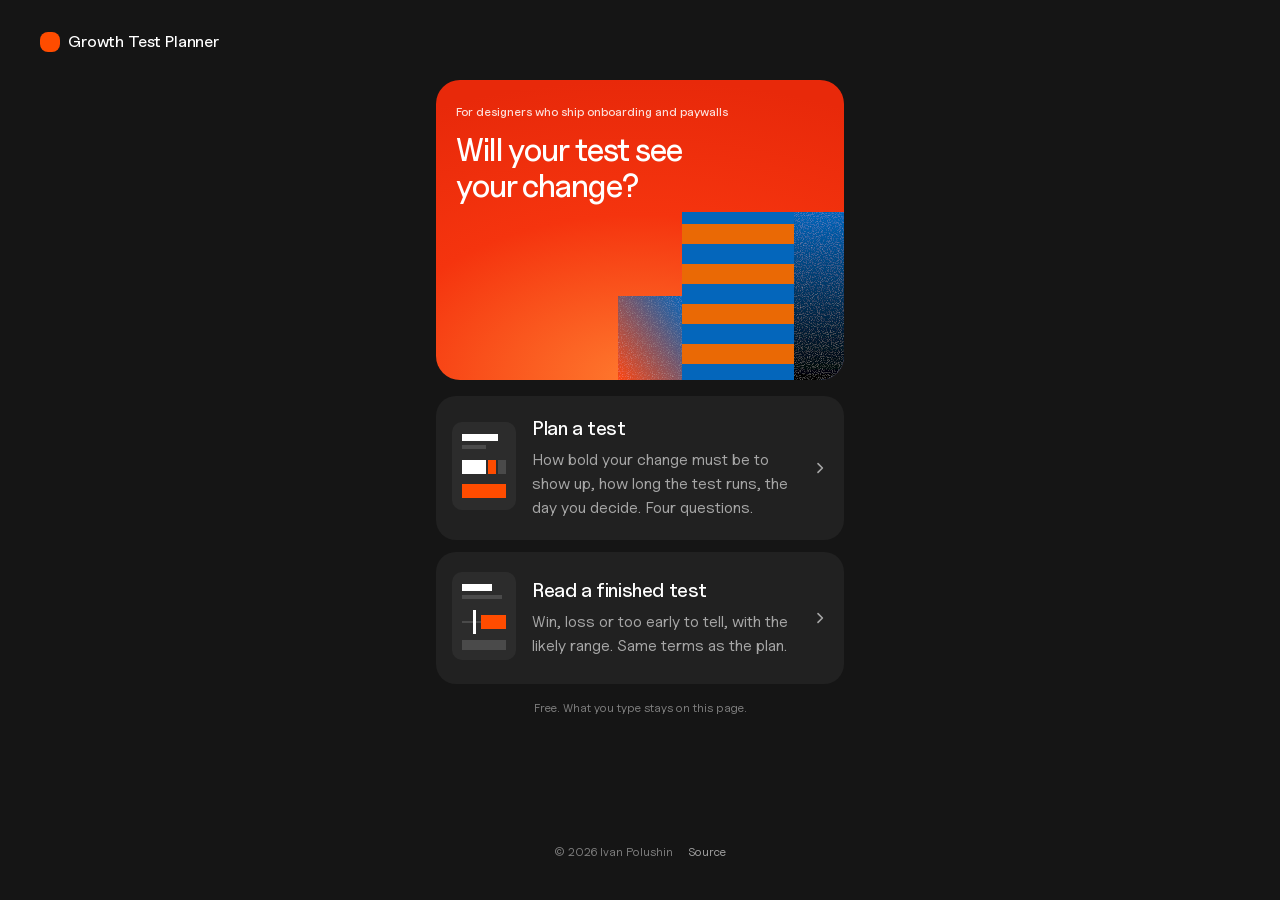
==== commit 355c2153: "Hide Growth Skills promos: the plugin is now private and paid Removes the variant-check and analytic" ====
--- a/index.html
+++ b/index.html
@@ -11,7 +11,7 @@
 <meta property="og:description" content="Plan a paywall or onboarding A/B test: how long to run it, the smallest change it can catch, the day you decide after free trials. Free, for subscription apps.">
 <meta property="og:url" content="https://planner.theoutlines.xyz/">
 <meta property="og:type" content="website">
-<meta property="og:image" content="https://planner.theoutlines.xyz/assets/og.png?v=4">
+<meta property="og:image" content="https://planner.theoutlines.xyz/assets/og.png?v=6">
 <meta name="twitter:card" content="summary_large_image">
 <link rel="icon" href="favicon.svg" type="image/svg+xml">
 <link rel="preload" href="fonts/UncutSans-Variable.woff2" as="font" type="font/woff2" crossorigin>
@@ -51,6 +51,11 @@
 <h2>Longer answers</h2>
 <ul>
 <li><a href="/paywall-ab-test-duration/">How long should a paywall A/B test run?</a></li>
+<li><a href="/ab-test-split-90-10/">A/B test split: 90/10, 80/20 or 50/50?</a></li>
+<li><a href="/abc-test/">A/B/C test: how much longer than an A/B test?</a></li>
+<li><a href="/paywall-ab-test-sample-size/">How many users do you need for a paywall A/B test?</a></li>
+<li><a href="/ab-tests-that-lost/">Paywall and onboarding A/B tests that lost</a></li>
+<li><a href="/subscription-conversion-benchmarks/">Why RevenueCat and Adapty conversion numbers don’t match</a></li>
 <li><a href="/free-trial-ab-test/">A/B testing a paywall with a free trial: when can you decide?</a></li>
 <li><a href="/minimum-detectable-effect/">Minimum detectable effect for subscription app A/B tests</a></li>
 <li><a href="/onboarding-ab-test/">Onboarding A/B test: decide on trial starts or paid conversion?</a></li>
@@ -60,7 +65,7 @@
 <p>Per-version sample size n = 2·(z₁₋α/₂ + z₁₋β)²·CV² / MDE² at 95% confidence and 80% power, solved for the change a given number of people can see. Revenue per viewer uses the price mix; conversion uses (1 − p)/p. Three versions use a Bonferroni correction. "Prove it's not worse" is one-sided with a 5% margin. Reading uses a chi-square split check, a delta-method range for money per person and a log-ratio range for conversion.</p>
 
 <h2>Made by</h2>
-<p>Ivan Polushin, growth and monetisation design lead. Code: <a href="https://github.com/theoutlines/growth-test-planner">github.com/theoutlines/growth-test-planner</a> (MIT). To check a variant before launch or read a test straight from Amplitude, Mixpanel, RevenueCat or Adapty, use the free <a href="https://github.com/theoutlines/growth-skills">Growth Skills</a> plugin for Claude.</p>
+<p>Ivan Polushin, growth and monetisation design lead. Code: <a href="https://github.com/theoutlines/growth-test-planner">github.com/theoutlines/growth-test-planner</a> (MIT).</p>
 </article>
 <script type="module" src="js/app.js"></script>
 </body>
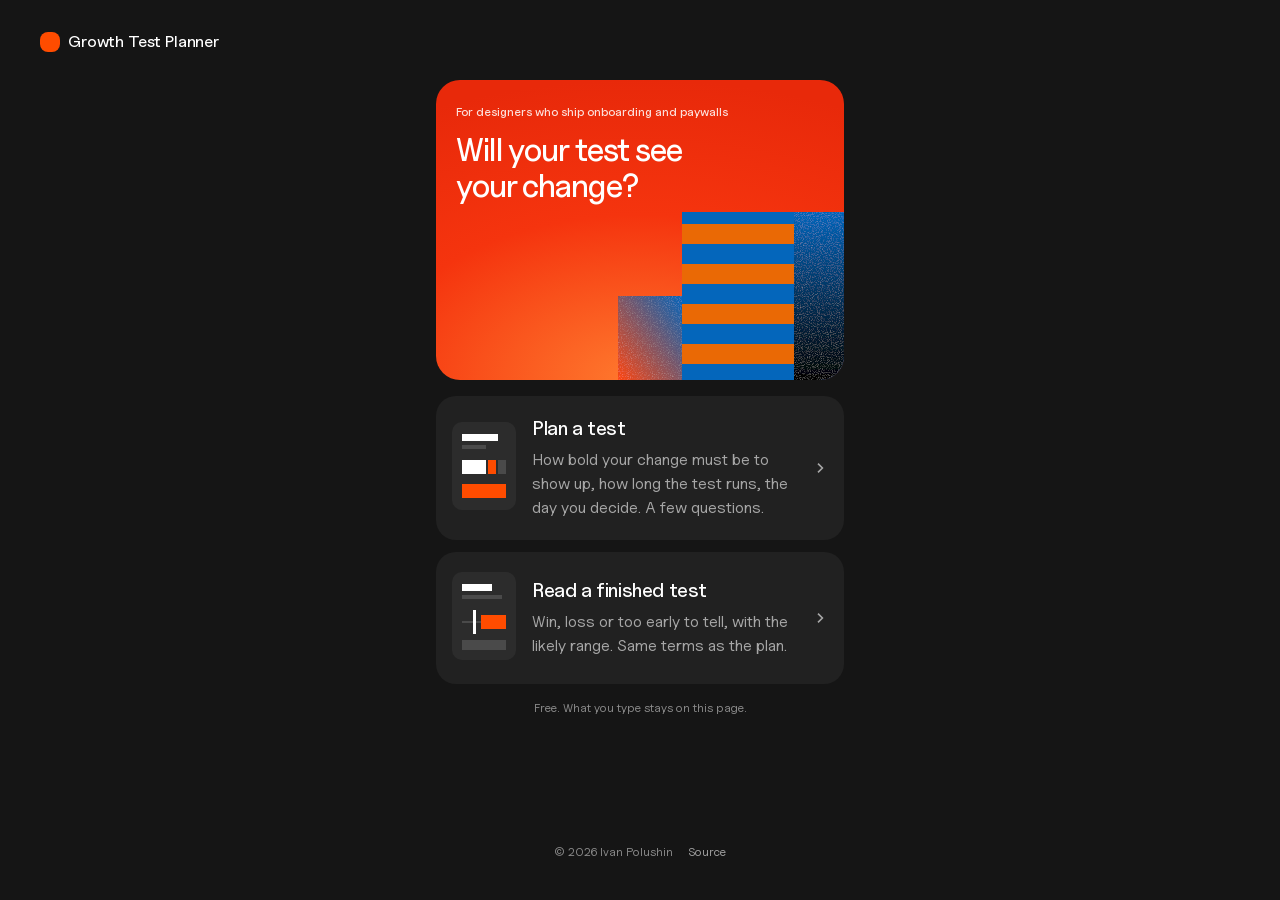
==== commit 382f1950: "Count where visits come from; duration page title for paywall A/B testing - js/ref.js: once per tab," ====
--- a/index.html
+++ b/index.html
@@ -17,7 +17,7 @@
 <link rel="preload" href="fonts/UncutSans-Variable.woff2" as="font" type="font/woff2" crossorigin>
 <link rel="stylesheet" href="styles.css">
 <noscript><style>#about{display:block!important}</style></noscript>
-<script type="application/ld+json">{"@context":"https://schema.org","@type":"WebApplication","name":"Growth Test Planner","url":"https://planner.theoutlines.xyz/","applicationCategory":"BusinessApplication","operatingSystem":"Any (web browser)","offers":{"@type":"Offer","price":"0","priceCurrency":"USD"},"description":"Free planner for paywall and onboarding A/B tests in subscription apps: the smallest change a test can catch, how long to run it, the decision day after free trials bill, published test ideas, and a reader for finished tests. Runs in the browser; what you type stays on the page (only an anonymous daily count of the idea picked for B is sent).","author":{"@type":"Person","name":"Ivan Polushin","url":"https://github.com/theoutlines"},"isAccessibleForFree":true}</script>
+<script type="application/ld+json">{"@context":"https://schema.org","@type":"WebApplication","name":"Growth Test Planner","url":"https://planner.theoutlines.xyz/","applicationCategory":"BusinessApplication","operatingSystem":"Any (web browser)","offers":{"@type":"Offer","price":"0","priceCurrency":"USD"},"description":"Free planner for paywall and onboarding A/B tests in subscription apps: the smallest change a test can catch, how long to run it, the decision day after free trials bill, published test ideas, and a reader for finished tests. Runs in the browser; what you type stays on the page (only anonymous daily counts of the choices made and of which site the visit came from are sent).","author":{"@type":"Person","name":"Ivan Polushin","url":"https://github.com/theoutlines"},"isAccessibleForFree":true}</script>
 </head>
 <body>
 <div id="app"></div>
@@ -67,6 +67,7 @@
 <h2>Made by</h2>
 <p>Ivan Polushin, growth and monetisation design lead. Code: <a href="https://github.com/theoutlines/growth-test-planner">github.com/theoutlines/growth-test-planner</a> (MIT).</p>
 </article>
+<script src="js/ref.js" defer></script>
 <script type="module" src="js/app.js"></script>
 </body>
 </html>
--- a/styles.css
+++ b/styles.css
@@ -3,9 +3,11 @@
 
 :root {
   --bg: #151515; --card: #212121; --raised: #2A2A2A; --sheet: #1F1F1F;
-  --w: #FFFFFF; --t85: rgba(255,255,255,.85); --t80: rgba(255,255,255,.8); --t75: rgba(255,255,255,.75); --t60: rgba(255,255,255,.6); --t50: rgba(255,255,255,.5); --t45: rgba(255,255,255,.45);
+  --w: #FFFFFF; --t85: rgba(255,255,255,.85); --t80: rgba(255,255,255,.8); --t75: rgba(255,255,255,.75); --t60: rgba(255,255,255,.6); --t50: rgba(255,255,255,.5);
   --s05: rgba(255,255,255,.05); --s06: rgba(255,255,255,.06); --s07: rgba(255,255,255,.07); --s08: rgba(255,255,255,.08); --s10: rgba(255,255,255,.1); --s14: rgba(255,255,255,.14);
-  --acc: #FF4C00; --on-acc: #151515;
+  --acc: #FF4C00; --on-acc: #FFFFFF;
+  --s16: rgba(255,255,255,.16); --s24: rgba(255,255,255,.24); --s32: rgba(255,255,255,.32); --frame: #2C2C2C; --range: #525252; --scrim: rgba(0,0,0,.55);
+  --shadow-sheet: 0 -12px 32px rgba(0,0,0,.45); --shadow-modal: 0 32px 80px rgba(0,0,0,.6); --shadow-float: 0 24px 64px rgba(0,0,0,.55); --shadow-share: 0 12px 32px rgba(0,0,0,.4); --shadow-handle: 0 2px 8px rgba(0,0,0,.6), 0 0 2px rgba(0,0,0,.6);
   --orange: radial-gradient(120% 100% at 50% 100%, #FF7A2E 0%, #F5340E 55%, #E8290A 100%);
   --ui: 'Uncut Sans', system-ui, -apple-system, sans-serif;
   --mono: 'Geist Mono', ui-monospace, SFMono-Regular, Menlo, monospace;
@@ -13,8 +15,8 @@
   /* motion tokens — transitions.dev */
   --duration-quick: 150ms; --duration-fast: 250ms; --duration-medium: 350ms; --duration-slow: 400ms;
   --ease-smooth-out: cubic-bezier(0.22, 1, 0.36, 1); --ease-in-out: ease-in-out;
-  --blur-small: 2px; --blur-medium: 3px; --distance-base: 8px; --distance-medium: 12px;
-  --text-soft-dur: 200ms; --text-soft-blur: 2px; --text-soft-ease: ease-in-out; --text-soft-resize-dur: 240ms; --text-soft-resize-ease: cubic-bezier(0.22, 1, 0.36, 1);
+  --blur-small: 2px; --blur-medium: 4px; --distance-base: 8px; --distance-medium: 12px;
+  --text-soft-dur: 200ms; --text-soft-blur: 2px; --text-soft-ease: ease-in-out;
   --tabs-dur: 250ms; --tabs-ease: cubic-bezier(0.22, 1, 0.36, 1);
 }
 * { box-sizing: border-box; }
@@ -23,7 +25,7 @@
 button, input, textarea { font: inherit; color: inherit; }
 button { border: none; background: none; padding: 0; cursor: pointer; }
 a { color: inherit; text-decoration: none; }
-:focus-visible { outline: 2px solid var(--acc); outline-offset: 2px; border-radius: 8px; }
+:focus-visible { outline: 2px solid var(--w); outline-offset: 2px; border-radius: 8px; }
 .sr { position: absolute; width: 1px; height: 1px; overflow: hidden; clip: rect(0 0 0 0); white-space: nowrap; }
 
 /* ---------- page frame: one column; on wide screens a rail pinned to the right edge */
@@ -44,7 +46,7 @@
   .page { padding-top: 4px; }
   .page.q { padding-bottom: 48px; }
   .page.q .grow { display: none; }
-  .rail { display: flex; flex-direction: column; gap: 16px; position: fixed; z-index: 16; top: 20px; right: 40px; width: 320px; max-height: calc(var(--vh, 100vh) - 44px); overflow-y: auto; overscroll-behavior: contain; border-radius: 20px; scrollbar-width: thin; scrollbar-color: rgba(255,255,255,.2) transparent; }
+  .rail { display: flex; flex-direction: column; gap: 16px; position: fixed; z-index: 16; top: 20px; right: 40px; width: 320px; max-height: calc(var(--vh, 100vh) - 44px); overflow-y: auto; overscroll-behavior: contain; border-radius: 20px; scrollbar-width: thin; scrollbar-color: var(--s24) transparent; }
   .mobile-only { display: none !important; }
 }
 @media (max-width: 1199px) { .desk-only { display: none !important; } }
@@ -57,7 +59,7 @@
 .sec b { font-size: 20px; font-weight: 500; letter-spacing: -.02em; line-height: 24px; }
 .sec span { font-size: 16px; line-height: 24px; color: var(--t60); }
 .tiles + .tilehint { margin-top: -8px; }   /* on a step a hint sits 16 px under its control (the “No numbers yet?” gap) */
-.fine { font-size: 12px; line-height: 16px; color: var(--t45); }
+.fine { font-size: 12px; line-height: 16px; color: var(--t50); }
 .card { background: var(--card); border-radius: 20px; }
 
 /* ---------- hero */
@@ -78,15 +80,15 @@
 /* ---------- big value + slider */
 .big { display: flex; flex-direction: column; gap: 16px; }
 .big .num { display: flex; align-items: baseline; justify-content: center; gap: 8px; }
-.big input { width: 100%; text-align: center; background: none; border: none; outline: none; font-weight: 500; letter-spacing: -.05em; line-height: 1; font-variant-numeric: tabular-nums; padding: 0; caret-color: var(--acc); }
+.big input { width: 100%; text-align: center; background: none; border: none; outline: none; font-weight: 500; letter-spacing: -.05em; line-height: 1; font-variant-numeric: tabular-nums; padding: 0; caret-color: var(--w); }
 .big .unit { font-size: 24px; font-weight: 500; color: var(--t50); line-height: 28px; }
 .track { position: relative; height: 44px; border-radius: 12px; background: var(--s05); overflow: visible; touch-action: none; cursor: ew-resize; user-select: none; }
 .track.sm { height: 44px; }   /* rail and sheet sliders match the fields and segmented controls (44) */
 .track .clip { position: absolute; inset: 0; border-radius: inherit; overflow: hidden; pointer-events: none; }   /* the fill is clipped to the rounded track; the handle is not */
-.track .fill { position: absolute; inset: 0 auto 0 0; width: calc(var(--p, 0) * 1%); background: rgba(255,255,255,.15); }
+.track .fill { position: absolute; inset: 0 auto 0 0; width: calc(var(--p, 0) * 1%); background: var(--s16); }
 .track .handle { position: absolute; top: 50%; left: calc(var(--p, 0) * 1%); width: 4px; height: 24px; margin-left: -2px; border-radius: 2px; background: var(--w); transform: translateY(-50%); }
 .track.sm .handle { height: 24px; }
-.track .end { position: absolute; top: 50%; transform: translateY(-50%); font-family: var(--mono); font-size: 12px; color: var(--t45); pointer-events: none; line-height: 16px; }
+.track .end { position: absolute; top: 50%; transform: translateY(-50%); font-family: var(--mono); font-size: 12px; color: var(--t50); pointer-events: none; line-height: 16px; }
 .track .end.l { left: 12px; } .track .end.r { right: 12px; }
 .chips { display: flex; gap: 8px; flex-wrap: wrap; }
 .chip { display: inline-flex; align-items: baseline; gap: 8px; height: 36px; align-items: center; padding: 0 16px; border-radius: 20px; background: var(--s07); font-size: 16px; font-weight: 500; line-height: 24px; }
@@ -97,23 +99,23 @@
 .nav { display: flex; gap: 8px; }
 .back { flex: none; display: flex; align-items: center; justify-content: center; width: 52px; height: 52px; border-radius: 16px; background: var(--s08); }
 .next { position: relative; flex-grow: 1; display: flex; align-items: center; justify-content: center; height: 52px; border-radius: 16px; overflow: hidden; font-size: 16px; font-weight: 500; background: var(--s10); line-height: 24px; }
-.next i { position: absolute; inset: 0 auto 0 0; background: rgba(255,255,255,.22); }
+.next i { position: absolute; inset: 0 auto 0 0; background: var(--s24); }
 .next span { position: relative; }
-.next.full, .btn { background: var(--w); color: #151515; }
+.next.full, .btn { background: var(--w); color: var(--bg); }
 .btn { display: flex; align-items: center; justify-content: center; height: 52px; border-radius: 16px; font-size: 16px; font-weight: 500; width: 100%; line-height: 24px; }
 .btn.sec2 { background: var(--s06); color: var(--t80); }
 
 /* ---------- trial tiles */
 .tiles { display: grid; grid-template-columns: repeat(2, minmax(0,1fr)); grid-auto-rows: 1fr; gap: 12px; }
 .tile { display: flex; flex-direction: column; gap: 16px; height: 100%; padding: 16px 16px 16px; border-radius: 16px; background: var(--card); text-align: left; }
-.tile[aria-pressed="true"] { background: rgba(255,255,255,.16); }
+.tile[aria-pressed="true"] { background: var(--s16); }
 .tile .n { display: flex; align-items: baseline; gap: 8px; }
 .tile .n b { font-size: 40px; font-weight: 500; letter-spacing: -.04em; line-height: 40px; }
 .tile .n span { font-size: 16px; color: var(--t60); line-height: 24px; }
 .days { display: grid; grid-template-columns: repeat(14, minmax(0,1fr)); gap: 4px; }
 .days i { height: 12px; background: var(--s10); }
-.days i.on { background: rgba(255,255,255,.35); }
-.tile[aria-pressed="true"] .days i.on { background: var(--acc); }
+.days i.on { background: var(--s32); }
+.tile[aria-pressed="true"] .days i.on { background: var(--w); }
 .tile em { font-style: normal; font-size: 12px; line-height: 16px; color: var(--t60); }
 .wait { display: block; min-height: 16px; margin-top: -8px; font-size: 12px; font-weight: 400; color: var(--t50); line-height: 16px; }   /* a hint, styled like every hint: orange read as an error */
 
@@ -129,7 +131,7 @@
 .weeks button > span { font-size: 12px; opacity: .65; line-height: 16px; }
 .weeks { position: relative; }
 .weeks button { position: relative; z-index: 1; transition: color var(--duration-quick) var(--ease-in-out, ease-in-out), background-color var(--duration-quick) var(--ease-in-out, ease-in-out); }
-.weeks button[aria-checked="true"] { background: var(--w); color: #151515; }   /* big cards: the choice crossfades, no sliding card */
+.weeks button[aria-checked="true"] { background: var(--w); color: var(--bg); }   /* big cards: the choice crossfades, no sliding card */
 
 /* ---------- plan */
 .plan { padding: 16px; display: flex; flex-direction: column; gap: 16px; }
@@ -143,16 +145,16 @@
 .rows div { display: flex; justify-content: space-between; gap: 12px; padding: 8px 0; font-size: 16px; line-height: 24px; }
 .rows div span:first-child { color: var(--t60); }
 .rows div span:last-child { font-weight: 500; text-align: right; }
-.rows button.link { color: var(--w); text-decoration: underline; text-underline-offset: 4px; text-decoration-color: rgba(255,255,255,.35); }
+.rows button.link { color: var(--w); text-decoration: underline; text-underline-offset: 4px; text-decoration-color: var(--s32); }
 
 /* ---------- ideas (forest plot) */
 .ideas { padding: 16px 16px 16px; display: flex; flex-direction: column; }
 .ideas .head { font-size: 16px; font-weight: 500; color: var(--acc); padding-bottom: 12px; line-height: 24px; }
-.fp { position: relative; display: flex; flex-direction: column; --lc: 150px; }
+.fp { position: relative; display: flex; flex-direction: column; --lc: 152px; }
 .fp .axis { display: grid; grid-template-columns: var(--lc) 1fr; height: 24px; }
 .fp .axis > span { position: relative; }
-.fp .tick { position: absolute; bottom: 4px; font-size: 12px; color: var(--t45, rgba(255,255,255,.4)); line-height: 16px; }
-.fp .zone { position: absolute; top: 24px; bottom: 0; left: var(--lc); background: rgba(255,255,255,.05); }
+.fp .tick { position: absolute; bottom: 4px; font-family: var(--mono); font-size: 12px; color: var(--t50); line-height: 16px; }
+.fp .zone { position: absolute; top: 24px; bottom: 0; left: var(--lc); background: var(--s05); }
 .fp .line { position: absolute; top: 24px; bottom: 0; width: 2px; margin-left: -1px; background: var(--acc); }
 .fp .row { display: grid; grid-template-columns: var(--lc) 1fr; align-items: center; min-height: 52px; padding: 8px 0; text-align: left; width: 100%; position: relative; }
 .fp .row .t { display: flex; flex-direction: column; gap: 2px; padding-right: 12px; }
@@ -160,8 +162,8 @@
 .fp .row .t span { display: flex; align-items: center; gap: 2px; font-size: 12px; font-weight: 500; line-height: 16px; }
 .fp .row .bar { position: relative; height: 16px; }
 .fp .row .bar i { position: absolute; top: 0; height: 16px; }
-.fp .row.dim .t { color: var(--t45); }
-.ideas .src { font-size: 12px; line-height: 16px; color: var(--t45); padding-top: 16px; }
+.fp .row.dim .t { color: var(--t50); }
+.ideas .src { font-size: 12px; line-height: 16px; color: var(--t50); padding-top: 16px; }
 
 /* ---------- segmented, rail slider */
 .seg { display: flex; flex-direction: column; gap: 8px; }
@@ -175,23 +177,23 @@
 .rs { display: flex; flex-direction: column; gap: 8px; }
 .rs .top2 { display: flex; justify-content: space-between; align-items: baseline; }
 .rs .valbox { display: flex; align-items: baseline; gap: 2px; padding: 2px 8px; margin-right: -8px; border-radius: 8px; cursor: text; }   /* just the number; a fill shows only while editing */
-.rs .valbox:hover { background: rgba(255,255,255,.05); }
-.rs .valbox:focus-within { background: rgba(255,255,255,.1); }
-.rs .val { width: auto; border: none; outline: none; background: none; padding: 0; text-align: right; font-size: 20px; font-weight: 500; letter-spacing: -.02em; font-variant-numeric: tabular-nums; caret-color: var(--acc); line-height: 24px; }
+.rs .valbox:hover { background: var(--s05); }
+.rs .valbox:focus-within { background: var(--s10); }
+.rs .val { width: auto; border: none; outline: none; background: none; padding: 0; text-align: right; font-size: 20px; font-weight: 500; letter-spacing: -.02em; font-variant-numeric: tabular-nums; caret-color: var(--w); line-height: 24px; }
 .rs .u { font-size: 16px; font-weight: 500; line-height: 24px; }
 .controls { display: flex; flex-direction: column; gap: 16px; }
 .hint { font-size: 12px; line-height: 16px; color: var(--t50); margin-top: -8px; }
 
 /* ---------- sheet (mobile) */
 .peek { position: fixed; left: 0; right: 0; bottom: 0; z-index: 20; }
-.peek > div, .sheet-in { max-width: 440px; margin: 0 auto; background: var(--sheet); border-radius: 24px 24px 0 0; box-shadow: 0 -12px 30px rgba(0,0,0,.45); }
+.peek > div, .sheet-in { max-width: 440px; margin: 0 auto; background: var(--sheet); border-radius: 24px 24px 0 0; box-shadow: var(--shadow-sheet); }
 .peek > div { display: flex; flex-direction: column; gap: 8px; padding: 8px 20px 28px; width: 100%; text-align: left; }
-.grab { align-self: center; width: 36px; height: 4px; border-radius: 2px; background: rgba(255,255,255,.3); }
+.grab { align-self: center; width: 36px; height: 4px; border-radius: 2px; background: var(--s32); }
 .sumrow { display: flex; justify-content: space-between; align-items: center; gap: 12px; width: 100%; text-align: left; }
 .sumrow > span { display: flex; flex-direction: column; gap: 4px; min-width: 0; }
 .sumrow small { font-size: 12px; font-weight: 500; color: var(--t50); line-height: 16px; }
 .sumrow em { font-style: normal; font-size: 16px; line-height: 24px; }
-.scrim { position: fixed; inset: 0; background: rgba(0,0,0,.55); z-index: 30; }
+.scrim { position: fixed; inset: 0; background: var(--scrim); z-index: 30; }
 .sheet { position: fixed; left: 0; right: 0; bottom: 0; z-index: 31; max-height: 92vh; overflow-y: auto; }
 .sheet-in { display: flex; flex-direction: column; gap: 16px; padding: 8px 16px 28px; }
 .sheet-in.text { padding: 8px 20px 32px; gap: 16px; }
@@ -203,41 +205,41 @@
 .tones button { height: 36px; padding: 0 16px; border-radius: 20px; font-size: 16px; font-weight: 500; background: var(--s07); line-height: 24px; }
 .tones { position: relative; }
 .tones button { position: relative; z-index: 1; transition: color var(--duration-quick) var(--ease-in-out, ease-in-out), background-color var(--duration-quick) var(--ease-in-out, ease-in-out); }
-.tones button[aria-checked="true"] { background: var(--w); color: #151515; }
+.tones button[aria-checked="true"] { background: var(--w); color: var(--bg); }
 .msg { padding: 16px 12px 12px 16px; border-radius: 16px; background: var(--card); display: flex; flex-direction: column; gap: 12px; }
-.msg [contenteditable] { outline: none; font-size: 16px; line-height: 24px; color: rgba(255,255,255,.92); white-space: pre-wrap; min-height: 120px; }
+.msg [contenteditable] { outline: none; font-size: 16px; line-height: 24px; color: var(--t85); white-space: pre-wrap; min-height: 120px; }
 .msg .foot { display: flex; justify-content: space-between; align-items: center; gap: 12px; }
-.msg .foot span { font-size: 12px; color: var(--t45); line-height: 16px; }
-.toast { position: fixed; left: 50%; bottom: 100px; transform: translateX(-50%); background: var(--w); color: #151515; padding: 12px 16px; border-radius: 12px; font-size: 16px; font-weight: 500; z-index: 50; line-height: 24px; }
+.msg .foot span { font-size: 12px; color: var(--t50); line-height: 16px; }
+.toast { position: fixed; left: 50%; bottom: 100px; transform: translateX(-50%); background: var(--w); color: var(--bg); padding: 12px 16px; border-radius: 12px; font-size: 16px; font-weight: 500; z-index: 50; line-height: 24px; }
 
 /* ---------- modal (desktop) */
-.modal { position: fixed; left: 50%; top: 120px; transform: translateX(-50%); width: 520px; z-index: 31; padding: 28px; border-radius: 24px; background: var(--sheet); box-shadow: 0 30px 80px rgba(0,0,0,.6); display: flex; flex-direction: column; gap: 20px; max-height: calc(var(--vh, 100vh) - 160px); overflow-y: auto; }
+.modal { position: fixed; left: 50%; top: 120px; transform: translateX(-50%); width: 520px; z-index: 31; padding: 28px; border-radius: 24px; background: var(--sheet); box-shadow: var(--shadow-modal); display: flex; flex-direction: column; gap: 20px; max-height: calc(var(--vh, 100vh) - 160px); overflow-y: auto; }
 
 /* ---------- decision day */
 .verdict { position: relative; display: flex; flex-direction: column; gap: 12px; padding: 24px 20px 16px; border-radius: 24px; overflow: hidden; background: var(--card); }
 .verdict.win { background: var(--orange); }
 .verdict .tag { position: relative; font-size: 16px; font-weight: 500; opacity: .85; line-height: 24px; }
-.verdict .title { position: relative; font-size: 44px; font-weight: 500; letter-spacing: -.045em; line-height: 44px; }
+.verdict .title { position: relative; font-size: 44px; font-weight: 500; letter-spacing: -.045em; line-height: 48px; }
 .verdict .vsub { position: relative; font-size: 16px; font-weight: 500; line-height: 24px; }
 .rb { position: relative; padding-top: 12px; }
 .rb .lbls { position: relative; height: 16px; font-size: 12px; opacity: .85; line-height: 16px; }
 .rb .lbls span { position: absolute; white-space: nowrap; }
 .rb .bar { position: relative; height: 32px; }
-.rb .base { position: absolute; left: 0; right: 0; top: 16px; height: 2px; background: rgba(255,255,255,.25); }
-.rb .zero { position: absolute; width: 2px; margin-left: -1px; background: rgba(255,255,255,.9); }
+.rb .base { position: absolute; left: 0; right: 0; top: 16px; height: 2px; background: var(--s24); }
+.rb .zero { position: absolute; width: 2px; margin-left: -1px; background: var(--t85); }
 .rb .lim { position: absolute; top: -16px; height: 44px; margin-left: -1px; border-left: 2px dashed var(--acc); }
-.rb .range { position: absolute; top: 4px; height: 24px; display: flex; align-items: center; justify-content: space-between; padding: 0 8px; font-size: 12px; font-weight: 500; background: #525252; line-height: 16px; }
+.rb .range { position: absolute; top: 4px; height: 24px; display: flex; align-items: center; justify-content: space-between; padding: 0 8px; font-size: 12px; font-weight: 500; background: var(--range); line-height: 16px; }
 .verdict.win .rb .range { background: var(--w); color: #E8290A; }
 .checks { display: flex; flex-direction: column; gap: 12px; }
 .checks > div { display: flex; flex-wrap: wrap; gap: 8px; }
-.ck { display: inline-flex; align-items: center; gap: 4px; height: 32px; padding: 0 12px; border-radius: 8px; font-size: 16px; color: var(--t75); background: rgba(255,255,255,.06); line-height: 24px; }
+.ck { display: inline-flex; align-items: center; gap: 4px; height: 32px; padding: 0 12px; border-radius: 8px; font-size: 16px; color: var(--t75); background: var(--s06); line-height: 24px; }
 .ck.bad { color: var(--w); background: rgba(255,76,0,.14); padding-left: 8px; }
 .ck.bad b { color: var(--acc); width: 20px; text-align: center; }
-.ck.warn { color: var(--w); background: rgba(255,255,255,.1); padding-left: 8px; }
+.ck.warn { color: var(--w); background: var(--s10); padding-left: 8px; }
 .ck.warn b { color: var(--t60); width: 20px; text-align: center; }
 .checks > span { font-size: 12px; color: var(--t50); line-height: 16px; }
 .info { display: flex; gap: 16px; align-items: flex-start; padding: 16px 16px 16px; }
-.info .ic { flex: none; display: flex; align-items: center; justify-content: center; width: 40px; height: 40px; background: #2C2C2C; }
+.info .ic { flex: none; display: flex; align-items: center; justify-content: center; width: 40px; height: 40px; background: var(--frame); }
 .info > span:last-child { display: flex; flex-direction: column; gap: 4px; padding-top: 1px; min-width: 0; }
 .info small { font-size: 12px; font-weight: 500; color: var(--t50); line-height: 16px; }
 .info b { font-size: 20px; font-weight: 500; letter-spacing: -.02em; line-height: 24px; }
@@ -247,14 +249,14 @@
 /* ---------- read inputs */
 .rr { display: flex; flex-direction: column; gap: 8px; }
 .rr > span { display: flex; justify-content: space-between; align-items: baseline; font-size: 16px; font-weight: 500; color: var(--t85); line-height: 24px; }
-.rr > span small { font-size: 12px; font-weight: 400; color: var(--t45); line-height: 16px; }
+.rr > span small { font-size: 12px; font-weight: 400; color: var(--t50); line-height: 16px; }
 .rr > div { display: grid; grid-template-columns: minmax(0,1fr) minmax(0,1fr); gap: 8px; }
 .rr > div.three { grid-template-columns: repeat(3, minmax(0,1fr)); gap: 8px; }
 .rr > div.three label { padding: 0 12px; gap: 8px; }
 .rr label { min-width: 0; display: flex; align-items: center; gap: 8px; height: 44px; box-sizing: border-box; padding: 0 12px; border-radius: 12px; background: var(--s05); }   /* one control size: fields, sliders and segmented controls are all 44 px, radius 10, same fill */
-.rr label span { font-family: var(--mono); font-size: 12px; color: var(--t45); line-height: 16px; }
-.rr input { flex: 1; min-width: 0; background: none; border: none; outline: none; text-align: right; font-family: var(--mono); font-size: 16px; line-height: 24px; }   /* 16 px: iOS zooms the page into any field smaller than that, and the page then sits wider than the screen */
-.rr input::placeholder { color: rgba(255,255,255,.3); }
+.rr label span { font-family: var(--ui); font-size: 12px; color: var(--t50); line-height: 16px; }
+.rr input { flex: 1; min-width: 0; background: none; border: none; outline: none; text-align: right; font-family: var(--ui); font-variant-numeric: tabular-nums; font-size: 16px; line-height: 24px; }   /* 16 px: iOS zooms the page into any field smaller than that, and the page then sits wider than the screen */
+.rr input::placeholder { color: var(--t50); }
 .rr p { margin: 0; font-size: 12px; line-height: 16px; color: var(--t50); }
 .skill { display: flex; gap: 16px; align-items: flex-start; padding: 16px; }
 .skill svg { flex: none; }
@@ -265,7 +267,7 @@
 .skill:hover .skbtn { background: var(--s14); }
 .planacc { overflow: hidden; }
 .acc-head { display: flex; align-items: center; justify-content: space-between; gap: 12px; width: 100%; padding: 16px 16px; text-align: left; transition: background-color var(--duration-quick) var(--ease-smooth-out); }
-.acc-head:hover { background: rgba(255,255,255,.03); }
+.acc-head:hover { background: var(--s05); }
 .acc-head > span { display: flex; flex-direction: column; gap: 2px; min-width: 0; }
 .acc-head small { font-size: 12px; color: var(--t50); line-height: 16px; }
 .acc-head b { font-size: 16px; font-weight: 500; line-height: 24px; }
@@ -276,14 +278,14 @@
 .err { color: var(--acc); font-size: 12px; line-height: 16px; }
 
 /* ---------- floating details card (desktop): bottom-left corner, stays put while the page scrolls */
-.float { position: fixed; z-index: 16; left: 40px; bottom: 80px; width: 360px; max-height: calc(var(--vh, 100vh) - 176px); overflow-y: auto; padding: 16px; border-radius: 20px; background: #2A2A2A; box-shadow: 0 24px 60px rgba(0,0,0,.55); display: flex; flex-direction: column; gap: 16px; }
-.share-float { position: fixed; z-index: 16; left: 40px; bottom: 24px; display: flex; align-items: center; gap: 8px; height: 44px; padding: 0 16px 0 12px; border-radius: 16px; background: #2A2A2A; font-size: 16px; font-weight: 500; box-shadow: 0 12px 30px rgba(0,0,0,.4); line-height: 24px; }
-.foot { display: flex; flex-wrap: wrap; justify-content: center; gap: 8px 16px; padding: 32px 0 8px; font-size: 12px; color: var(--t45); line-height: 16px; }
+.float { position: fixed; z-index: 16; left: 40px; bottom: 80px; width: 360px; max-height: calc(var(--vh, 100vh) - 176px); overflow-y: auto; padding: 16px; border-radius: 20px; background: var(--raised); box-shadow: var(--shadow-float); display: flex; flex-direction: column; gap: 16px; }
+.share-float { position: fixed; z-index: 16; left: 40px; bottom: 24px; display: flex; align-items: center; gap: 8px; height: 44px; padding: 0 16px 0 12px; border-radius: 16px; background: var(--raised); font-size: 16px; font-weight: 500; box-shadow: var(--shadow-share); line-height: 24px; }
+.foot { display: flex; flex-wrap: wrap; justify-content: center; gap: 8px 16px; padding: 32px 0 8px; font-size: 12px; color: var(--t50); line-height: 16px; }
 .foot a { color: var(--t60); }
 .foot a:hover { color: var(--w); }
 /* content slides under the sticky top bar through a short fade, never a hard cut */
 .top::after { content: ''; position: absolute; left: 0; right: 0; top: 0; bottom: -56px; z-index: -1; pointer-events: none;   /* one long eased gradient: dense behind the logo, then a visible fade over ~70 px — no solid band, no hard edge */
-  background: linear-gradient(var(--bg) 0%, rgba(21,21,21,.96) 30%, rgba(21,21,21,.85) 45%, rgba(21,21,21,.66) 58%, rgba(21,21,21,.44) 70%, rgba(21,21,21,.24) 81%, rgba(21,21,21,.09) 91%, rgba(21,21,21,0) 100%);
+  background: linear-gradient(var(--bg) 0%, color-mix(in srgb, var(--bg) 96%, transparent) 30%, color-mix(in srgb, var(--bg) 85%, transparent) 45%, color-mix(in srgb, var(--bg) 66%, transparent) 58%, color-mix(in srgb, var(--bg) 44%, transparent) 70%, color-mix(in srgb, var(--bg) 24%, transparent) 81%, color-mix(in srgb, var(--bg) 9%, transparent) 91%, color-mix(in srgb, var(--bg) 0%, transparent) 100%);
   opacity: 0; transition: opacity var(--duration-quick) var(--ease-smooth-out); }
 .scrolled .top::after { opacity: 1; }   /* mobile: no bar at rest; once content scrolls under, the bar's own background appears as a gradient into transparency */
 @media (min-width: 1200px) {          /* desktop: the logo sits left of the column, nothing to cover — no bar, content runs to the window edge */
@@ -291,7 +293,7 @@
   .top > * { pointer-events: auto; }
   .top::after { display: none; }
 }
-.rows .rowbtn { display: flex; justify-content: space-between; align-items: center; gap: 12px; width: calc(100% + 16px); margin: 2px -8px 0; padding: 8px; border-radius: 12px; font-size: 16px; text-align: left; background: rgba(255,255,255,.05); line-height: 24px; }
+.rows .rowbtn { display: flex; justify-content: space-between; align-items: center; gap: 12px; width: calc(100% + 16px); margin: 2px -8px 0; padding: 8px; border-radius: 12px; font-size: 16px; text-align: left; background: var(--s05); line-height: 24px; }
 .rows .rowbtn span:first-child { color: var(--t60); }
 .rows .rowbtn span:last-child { display: flex; align-items: center; gap: 4px; font-weight: 500; }
 .rs.small .val { font-size: 16px; font-weight: 500; letter-spacing: 0; line-height: 24px; }
@@ -365,7 +367,7 @@
 }
 /* start date: reads like the other controls, opens the native picker */
 .plan .startbtn { position: relative; display: inline-flex; align-items: center; gap: 8px; margin: -2px -8px; padding: 2px 8px; border-radius: 12px; cursor: pointer; transition: background-color var(--duration-quick) var(--ease-smooth-out); }
-.plan .startbtn:hover, .plan .startbtn:focus-within { background: rgba(255,255,255,.05); }
+.plan .startbtn:hover, .plan .startbtn:focus-within { background: var(--s05); }
 .plan .startbtn svg { width: 16px; height: 16px; }
 .plan .startbtn input { position: absolute; inset: 0; width: 100%; height: 100%; opacity: 0; cursor: pointer; }
 .plan .startbtn input::-webkit-calendar-picker-indicator { position: absolute; inset: 0; width: 100%; height: 100%; cursor: pointer; }
@@ -383,7 +385,7 @@
 .vsplot { position: relative; display: flex; flex-direction: column; gap: 16px; padding-top: 24px; }
 .vsref { position: absolute; top: 20px; height: 0; width: 2px; margin-left: -1px; }   /* only the label; the mark is drawn in each bar so it never crosses the text; over an interval it stands above it, as on the verdict bar */
 .vsref.lim { background: none; }
-.vszero { position: absolute; top: -4px; height: 24px; width: 2px; margin-left: -1px; background: rgba(255,255,255,.9); z-index: 1; }
+.vszero { position: absolute; top: -4px; height: 24px; width: 2px; margin-left: -1px; background: var(--t85); z-index: 1; }
 .vszero.lim { background: none; border-left: 2px dashed var(--acc); }
 .numedit { flex: none; font-size: 16px; line-height: 24px; font-weight: 500; color: var(--t60); }
 .vsref i { position: absolute; top: -20px; left: 50%; transform: translateX(-50%); font-style: normal; font-size: 12px; white-space: nowrap; color: var(--t75); line-height: 16px; }
@@ -393,25 +395,25 @@
 .vshead span { font-size: 16px; font-weight: 500; line-height: 24px; }
 .vshead em { margin-left: auto; font-style: normal; font-size: 12px; color: var(--t50); line-height: 16px; }
 .vsbar { position: relative; height: 16px; }
-.vsbar .base { position: absolute; left: 0; right: 0; top: 8px; height: 2px; background: rgba(255,255,255,.18); }
-.vsbar .range { position: absolute; top: 0; height: 16px; background: #525252; transition: left var(--duration-slow) var(--ease-smooth-out), width var(--duration-slow) var(--ease-smooth-out); }
+.vsbar .base { position: absolute; left: 0; right: 0; top: 8px; height: 2px; background: var(--s16); }
+.vsbar .range { position: absolute; top: 0; height: 16px; background: var(--range); transition: left var(--duration-slow) var(--ease-smooth-out), width var(--duration-slow) var(--ease-smooth-out); }
 .vsrow.lead .vsbar .range { background: var(--w); }
 .vsref { transition: left var(--duration-slow) var(--ease-smooth-out); }
 
 /* Plans editor: one block per plan (type, price, trial, share of buyers) */
-.pl { display: flex; flex-direction: column; gap: 12px; padding-bottom: 16px; border-bottom: 1px solid rgba(255,255,255,.08); }
+.pl { display: flex; flex-direction: column; gap: 12px; padding-bottom: 16px; border-bottom: 1px solid var(--s08); }
 .plhead { display: flex; gap: 8px; align-items: center; }
 .plhead .seg { flex: 1; min-width: 0; }
 .plrow { display: grid; grid-template-columns: minmax(0, 1fr) minmax(0, 1.6fr); gap: 8px; align-items: end; }
 .pl .rr > span { font-size: 12px; font-weight: 500; color: var(--t75); line-height: 16px; }
 .pl .rr { gap: 8px; }
 .icon-btn.sm { width: 44px; height: 44px; flex: none; border-radius: 12px; }
-.addplan { height: 44px; border-radius: 12px; border: 1px dashed rgba(255,255,255,.2); color: var(--t75); font-size: 16px; font-weight: 500; line-height: 24px; }
-.addplan:hover { color: var(--w); border-color: var(--t45); }
+.addplan { height: 44px; border-radius: 12px; border: 1px dashed var(--s24); color: var(--t75); font-size: 16px; font-weight: 500; line-height: 24px; }
+.addplan:hover { color: var(--w); border-color: var(--t50); }
 
 /* mobile verdict: a way back to the numbers in case one was typed wrong */
 .numrow { display: flex; align-items: center; justify-content: space-between; gap: 12px; width: 100%; padding: 16px 16px; text-align: left; transition: background-color var(--duration-quick) var(--ease-smooth-out); }
-.numrow:hover { background: #262626; }
+.numrow:hover { background: var(--raised); }
 .numrow > span { display: flex; flex-direction: column; gap: 2px; min-width: 0; }
 .numrow small { font-size: 12px; color: var(--t50); line-height: 16px; }
 .numrow b { font-size: 16px; font-weight: 500; line-height: 24px; }
@@ -438,7 +440,7 @@
 .fp .row .bar i.dot { border-radius: 50%; }
 .ideas .legend { display: flex; flex-wrap: wrap; gap: 8px 16px; padding-top: 16px; font-size: 12px; color: var(--t50); line-height: 16px; }
 .ideas .legend > span { display: flex; align-items: center; gap: 8px; }
-.ideas .legend .lb { width: 24px; height: 12px; border-radius: 6px; background: var(--w); }
+.ideas .legend .lb { width: 24px; height: 12px; border-radius: 12px; background: var(--w); }
 .ideas .legend .ld { width: 12px; height: 12px; border-radius: 50%; background: var(--w); }
 .tests { display: flex; flex-direction: column; }
 .tests .th { font-size: 12px; font-weight: 500; color: var(--t50); line-height: 16px; }
@@ -451,15 +453,15 @@
 .para.muted { color: var(--t50); }
 
 /* a test split by market: the range keeps the lower figure; a hairline to a hollow ring marks the other market (owner, 2026-10-31) */
-.fp .row .bar .ext { position: absolute; top: 8px; height: 2px; background: rgba(255,255,255,.45); }
-.fp .row .bar .ring { position: absolute; top: 1px; width: 12px; height: 12px; box-sizing: border-box; border-radius: 50%; border: 2px solid rgba(255,255,255,.7); background: var(--card, #212121); }
-.ideas .legend .le { width: 16px; height: 2px; background: rgba(255,255,255,.45); }
-.ideas .legend .lr { width: 12px; height: 12px; box-sizing: border-box; border-radius: 50%; border: 2px solid rgba(255,255,255,.7); margin-left: -8px; }
+.fp .row .bar .ext { position: absolute; top: 8px; height: 2px; background: var(--t50); }
+.fp .row .bar .ring { position: absolute; top: 1px; width: 12px; height: 12px; box-sizing: border-box; border-radius: 50%; border: 2px solid var(--t75); background: var(--card, var(--card)); }
+.ideas .legend .le { width: 16px; height: 2px; background: var(--t50); }
+.ideas .legend .lr { width: 12px; height: 12px; box-sizing: border-box; border-radius: 50%; border: 2px solid var(--t75); margin-left: -8px; }
 
 /* draft: plans editor in the right column (desktop): the column splits in two, each half scrolls on its own */
 @media (min-width: 1200px) {
   .rail.split { height: calc(var(--vh, 100vh) - 44px); overflow: hidden; }
-  .rail.split .half { flex: 1 1 0; min-height: 0; overflow-y: auto; overscroll-behavior: contain; border-radius: 20px; scrollbar-width: thin; scrollbar-color: rgba(255,255,255,.2) transparent; }
+  .rail.split .half { flex: 1 1 0; min-height: 0; overflow-y: auto; overscroll-behavior: contain; border-radius: 20px; scrollbar-width: thin; scrollbar-color: var(--s24) transparent; }
   .plans-panel { padding: 16px; display: flex; flex-direction: column; gap: 12px; }
 }
 
@@ -467,8 +469,8 @@
 .dd { position: relative; flex: 1; min-width: 0; display: block; }
 .dd select { appearance: none; -webkit-appearance: none; width: 100%; height: 44px; padding: 0 40px 0 12px; border: 0; border-radius: 12px; background: var(--s05); color: var(--w); font: inherit; font-size: 16px; font-weight: 500; cursor: pointer; line-height: 24px; }
 .dd select:hover { background: var(--s08); }
-.dd select:focus-visible { outline: 2px solid rgba(255,255,255,.5); outline-offset: 2px; }
-.dd select option { background: #2A2A2A; color: #fff; }
+.dd select:focus-visible { outline: 2px solid var(--t50); outline-offset: 2px; }
+.dd select option { background: var(--raised); color: var(--w); }
 .dd svg { position: absolute; right: 12px; top: 50%; transform: translateY(-50%); pointer-events: none; opacity: .6; }
 
 /* plain-text description for readers without JavaScript and for agents; never flashes before the app */
@@ -476,7 +478,7 @@
 
 /* ---------- mobile verdict: Share result pinned to the bottom of the screen, over a fade (owner, 2026-11-02) */
 .dock { position: fixed; z-index: 15; left: 50%; bottom: 0; transform: translateX(-50%); width: 100%; max-width: 440px; box-sizing: border-box; padding: 28px 16px calc(16px + env(safe-area-inset-bottom)); pointer-events: none;
-  background: linear-gradient(rgba(21,21,21,0) 0%, rgba(21,21,21,.85) 38%, var(--bg) 60%); }
+  background: linear-gradient(color-mix(in srgb, var(--bg) 0%, transparent) 0%, color-mix(in srgb, var(--bg) 85%, transparent) 38%, var(--bg) 60%); }
 .dock .btn { pointer-events: auto; gap: 8px; }
 .dock .btn svg { flex: none; }
 main.page.docked { padding-bottom: 104px; }   /* the last row and the footer stay above the pinned button */
@@ -484,7 +486,7 @@
 .bydate { padding: 16px 16px 16px; display: flex; flex-direction: column; gap: 16px; }
 .bydate .tgt { display: flex; align-items: center; justify-content: space-between; gap: 12px; font-size: 16px; font-weight: 500; color: var(--w); line-height: 24px; }
 .bydate .tbox { display: inline-flex; align-items: center; height: 44px; padding: 0 12px; border-radius: 12px; background: var(--s05); font-size: 20px; font-weight: 500; color: var(--w); font-variant-numeric: tabular-nums; line-height: 24px; }
-.bydate .tbox input { padding: 0; background: none; border: 0; outline: 0; color: inherit; font: inherit; font-size: 20px; text-align: left; caret-color: var(--acc); line-height: 24px; }
+.bydate .tbox input { padding: 0; background: none; border: 0; outline: 0; color: inherit; font: inherit; font-size: 20px; text-align: left; caret-color: var(--w); line-height: 24px; }
 .bydate .tbox:focus-within, .bydate .tbox:hover { background: var(--s10); }
 .bdrows { display: flex; flex-direction: column; }
 .bdcols { display: flex; justify-content: space-between; padding: 0 12px 8px; font-size: 12px; color: var(--t50); line-height: 16px; }
@@ -496,9 +498,9 @@
 .bdrow small { font-size: 16px; color: var(--t50); line-height: 24px; }
 .bdrow .need { align-items: center; gap: 8px; font-variant-numeric: tabular-nums; }
 button.bdrow:hover { background: var(--s07); box-shadow: none; }
-.bdrow[aria-pressed="true"] { background: var(--w); color: #151515; box-shadow: none; }
+.bdrow[aria-pressed="true"] { background: var(--w); color: var(--bg); box-shadow: none; }
 .bdrow[aria-pressed="true"] + .bdrow { box-shadow: none; }
-.bdrow[aria-pressed="true"] small { color: rgba(21,21,21,.55); }
+.bdrow[aria-pressed="true"] small { color: color-mix(in srgb, var(--bg) 55%, transparent); }
 .bdrow.off .need { color: var(--t50); font-size: 16px; padding-right: 24px; line-height: 24px; }
 .bdfoot { margin: 0; font-size: 16px; line-height: 24px; color: var(--t60); }
 .bdfoot b { color: var(--w); font-weight: 500; }
@@ -519,15 +521,15 @@
 .pi-head, .pi-row { display: grid; grid-template-columns: minmax(0,1.1fr) minmax(0,1.2fr) minmax(0,.9fr); gap: 8px; }
 .pi-head.mix, .pi-row.mix { grid-template-columns: minmax(0,1.25fr) minmax(0,1fr) minmax(0,.7fr) minmax(0,.85fr); }
 .pi-row.mix .pi-f select { padding-right: 16px; }
-.pi-head { font-size: 12px; color: var(--t45); padding: 0 2px; line-height: 16px; }
+.pi-head { font-size: 12px; color: var(--t50); padding: 0 2px; line-height: 16px; }
 .pi-f { position: relative; display: flex; align-items: center; height: 44px; box-sizing: border-box; border-radius: 12px; background: var(--s05); font-size: 16px; color: var(--w); min-width: 0; line-height: 24px; }
 .pi-f select { appearance: none; -webkit-appearance: none; width: 100%; height: 100%; padding: 0 20px 0 12px; background: none; border: 0; color: inherit; font: inherit; font-size: 16px; cursor: pointer; line-height: 24px; }
 .pi-f svg { position: absolute; right: 8px; pointer-events: none; opacity: .6; }
-.pi-f > span { padding-left: 8px; color: var(--t45); }
+.pi-f > span { padding-left: 8px; color: var(--t50); }
 .pi-f input { width: 100%; min-width: 0; padding: 0 12px 0 2px; background: none; border: 0; outline: 0; color: inherit; font: inherit; font-size: 16px; font-variant-numeric: tabular-nums; line-height: 24px; }
 .pi-sh input { text-align: right; padding: 0 1px 0 8px; }
 .pi-sh > span { padding: 0 8px 0 0; }
-.pi-na { justify-content: flex-end; padding: 0 12px; color: var(--t45); background: none; box-shadow: inset 0 0 0 1px var(--s07); }
+.pi-na { justify-content: flex-end; padding: 0 12px; color: var(--t50); background: none; box-shadow: inset 0 0 0 1px var(--s07); }
 .pi-f:hover, .pi-f:focus-within { background: var(--s10); }
 .pi-na:hover { background: none; }
 .plans-inline .addplan { margin-top: 2px; }
@@ -556,19 +558,19 @@
 .q .mixlab { font-size: 16px; color: var(--w); line-height: 24px; }   /* on a step it is a question of its own, not a field label (owner, 2026-11-04) */
 .mixbar { position: relative; display: flex; height: 44px; border-radius: 12px; overflow: hidden; background: var(--s05); touch-action: none; }
 .mseg { display: flex; align-items: center; justify-content: center; min-width: 0; padding: 0 4px; overflow: hidden; white-space: nowrap; font-size: 12px; line-height: 16px; }
-.mseg:nth-child(4n+1) { background: rgba(255,255,255,.15); }
+.mseg:nth-child(4n+1) { background: var(--s16); }
 .mseg:nth-child(4n+3) { background: transparent; }
 .mixbar { cursor: ew-resize; }
 .mseg b { font-weight: 500; color: var(--t75); overflow: hidden; text-overflow: ellipsis; }
 .mseg i { font-style: normal; font-weight: 500; font-variant-numeric: tabular-nums; }
 .mh { position: relative; flex: none; width: 4px; margin: 0 -2px; background: var(--w); border-radius: 2px; cursor: ew-resize; z-index: 1; height: 24px; align-self: center; }
 .mh::before { content: ''; position: absolute; inset: -12px -16px; }
-.mh:focus-visible { outline: 2px solid var(--acc); outline-offset: 2px; }
+.mh:focus-visible { outline: 2px solid var(--w); outline-offset: 2px; }
 .mixnames { position: relative; height: 20px; font-size: 12px; color: var(--t60); margin-bottom: -2px; line-height: 16px; }
 .mixnames span { position: absolute; top: 0; white-space: nowrap; }
 .mixnames b { font-weight: 500; color: var(--w); font-variant-numeric: tabular-nums; }
 
-.rng { font-size: 12px; line-height: 16px; color: var(--acc); }
+.rng { font-size: 12px; line-height: 16px; color: var(--acc); }   /* orange: points at the one value to check (owner, 2026-11-10) */
 .rng:empty { display: none; }
 .big .rng { text-align: left; }   /* left like every hint, 16 px under its slider like every hint on a step */
 
@@ -576,7 +578,7 @@
 .plan .what { display: flex; flex-direction: column; gap: 8px; margin-top: -8px; }   /* sits at the same rhythm as the rows above */
 .plan .what > span { font-size: 16px; color: var(--t60); line-height: 24px; }   /* same as the rows above */
 .plan .what input { height: 44px; box-sizing: border-box; padding: 0 12px; border-radius: 12px; border: 0; outline: 0; background: var(--s05); color: var(--w); font: inherit; font-size: 16px; line-height: 24px; }
-.plan .what input::placeholder { color: var(--t45); }
+.plan .what input::placeholder { color: var(--t50); }
 .plan .what input:focus { background: var(--s10); }
 .verdict .vwhat { font-size: 16px; line-height: 24px; opacity: .85; margin-top: -4px; }
 .bdsrc { font-size: 12px; line-height: 16px; color: var(--t50); margin-top: -8px; }
@@ -600,7 +602,7 @@
 
 /* What changes in B: a pick from the chart's ideas (owner, 2026-11-02) */
 .plan .what .dd select, .controls .what .dd select { font-weight: 400; }
-.plan .what .dd.empty select, .controls .what .dd.empty select { color: var(--t45); }
+.plan .what .dd.empty select, .controls .what .dd.empty select { color: var(--t50); }
 .controls .what { display: flex; flex-direction: column; gap: 8px; }
 .controls .what > span { font-size: 12px; font-weight: 500; color: var(--t75); line-height: 16px; }
 .controls .what input { height: 44px; box-sizing: border-box; padding: 0 12px; border-radius: 12px; border: 0; outline: 0; background: var(--s05); color: var(--w); font: inherit; font-size: 16px; line-height: 24px; }
@@ -608,13 +610,13 @@
 /* plans question (owner, 2026-11-04): tick a plan, its price and trial open under it */
 .pp { display: flex; flex-direction: column; gap: 8px; }
 .pp-row { display: flex; flex-direction: column; gap: 12px; padding: 16px; border-radius: 16px; background: var(--card); }
-.pp-row.on { background: rgba(255,255,255,.12); }
+.pp-row.on { background: var(--s10); }
 .pp-tog { display: flex; align-items: center; gap: 12px; height: 28px; font-size: 16px; line-height: 24px; font-weight: 500; color: var(--t60); text-align: left; }
 .pp-row.on .pp-tog { color: var(--w); }
-.pp-box { flex: none; width: 24px; height: 24px; border-radius: 8px; box-shadow: inset 0 0 0 2px rgba(255,255,255,.35); display: flex; align-items: center; justify-content: center; }
+.pp-box { flex: none; width: 24px; height: 24px; border-radius: 8px; box-shadow: inset 0 0 0 2px var(--s32); display: flex; align-items: center; justify-content: center; }
 .pp-row.on .pp-box { background: var(--w); box-shadow: none; }
 .pp-fields { display: grid; grid-template-columns: 1fr 1fr; gap: 8px; }
-.pp-f { height: 52px; border-radius: 12px; background: rgba(255,255,255,.08); }
+.pp-f { height: 52px; border-radius: 12px; background: var(--s08); }
 .pp-price input { font-size: 24px; line-height: 28px; font-weight: 500; letter-spacing: -.02em; }
 .pp-price > span { padding-left: 16px; font-size: 24px; line-height: 28px; }
 .pp-f select { padding-left: 16px; }
@@ -633,3 +635,35 @@
 .igrp + .tests, .tests + .icare { margin-top: 8px; }
 .tests .test:last-child { padding-bottom: 0; }
 .bydate .rs .lab { font-size: 16px; color: var(--t85); line-height: 24px; }   /* a card in the main column: its field label matches the other labels there, a step above the hint */
+
+/* verdict: what was tested sits above the card, so the card holds only the answer (owner, 2026-11-10) */
+.vhead { display: flex; flex-direction: column; gap: 4px; margin-bottom: -4px; }
+.vhead .vtag { font-size: 12px; line-height: 16px; color: var(--t60); }
+.vhead .vwhat { font-size: 16px; line-height: 24px; color: var(--t85); margin: 0; opacity: 1; }
+
+/* version letter chip in running text (owner, 2026-11-10): sized by the text around it */
+b.vl.vl { display: inline-block; letter-spacing: 0; min-width: 1.4em; padding: .15em .3em; box-sizing: border-box; border-radius: .35em; background: var(--s14); color: var(--w); font-weight: 500; font-size: .8em; line-height: 1; text-align: center; vertical-align: .1em; }
+
+/* Out-of-reach line under the weeks cards (owner, 2026-11-10): orange ! = look here, one line, 12 under the cards */
+.thr .reach { display: flex; gap: 8px; align-items: flex-start; margin: 12px 0 0; font-size: 16px; line-height: 24px; color: var(--t85); }
+.thr .reach .ri { flex: none; width: 20px; height: 20px; margin-top: 2px; border-radius: 50%; background: var(--acc); color: var(--w); font: 500 12px/20px var(--ui); text-align: center; }
+
+/* Metaphor sliders on the question steps (live 2026-11-11) */
+.mt { position: relative; }
+.track.mtr { height: 64px; background: none; border-radius: 0; }
+.mtr svg { position: absolute; bottom: 8px; width: 24px; height: 24px; margin-left: -12px; display: block; }
+.mtr .grow-off, .mtr .grow-on { position: absolute; inset: 0; pointer-events: none; }
+.mtr .grow-off { fill: var(--s16); } .mtr .grow-on { fill: var(--w); }
+.mtr .grow-on { clip-path: inset(0 calc(100% - var(--p, 0) * 1%) 0 0); }
+.mtr svg .cut { fill: var(--bg); font: 500 16px/1 'Uncut Sans', system-ui, sans-serif; }
+.track.mtr .handle { top: 4px; height: 52px; transform: none; box-shadow: var(--shadow-handle); }
+.mchips { position: relative; height: 48px; }
+.mtick { position: absolute; top: 0; width: 1px; height: 12px; margin-left: -.5px; background: var(--s32); }
+.chip.mchip { position: absolute; top: 12px; height: 32px; padding: 0 12px; gap: 4px; font-size: 12px; line-height: 16px; font-weight: 400; color: var(--t75); white-space: nowrap; }
+.chip.mchip b { font-weight: 500; color: inherit; }
+.chip.mchip.on { background: var(--w); color: var(--bg); }
+.mend { position: absolute; top: 20px; font-family: var(--mono); font-size: 12px; line-height: 16px; color: var(--t50); }
+.mend.l { left: 0; } .mend.r { right: 0; }
+.mtr .grow-on { transition: clip-path var(--duration-fast) var(--ease-smooth-out); }
+.track.mtr.dragging .grow-on { transition: none; }
+@media (prefers-reduced-motion: reduce) { .mtr .grow-on { transition: none; } }
